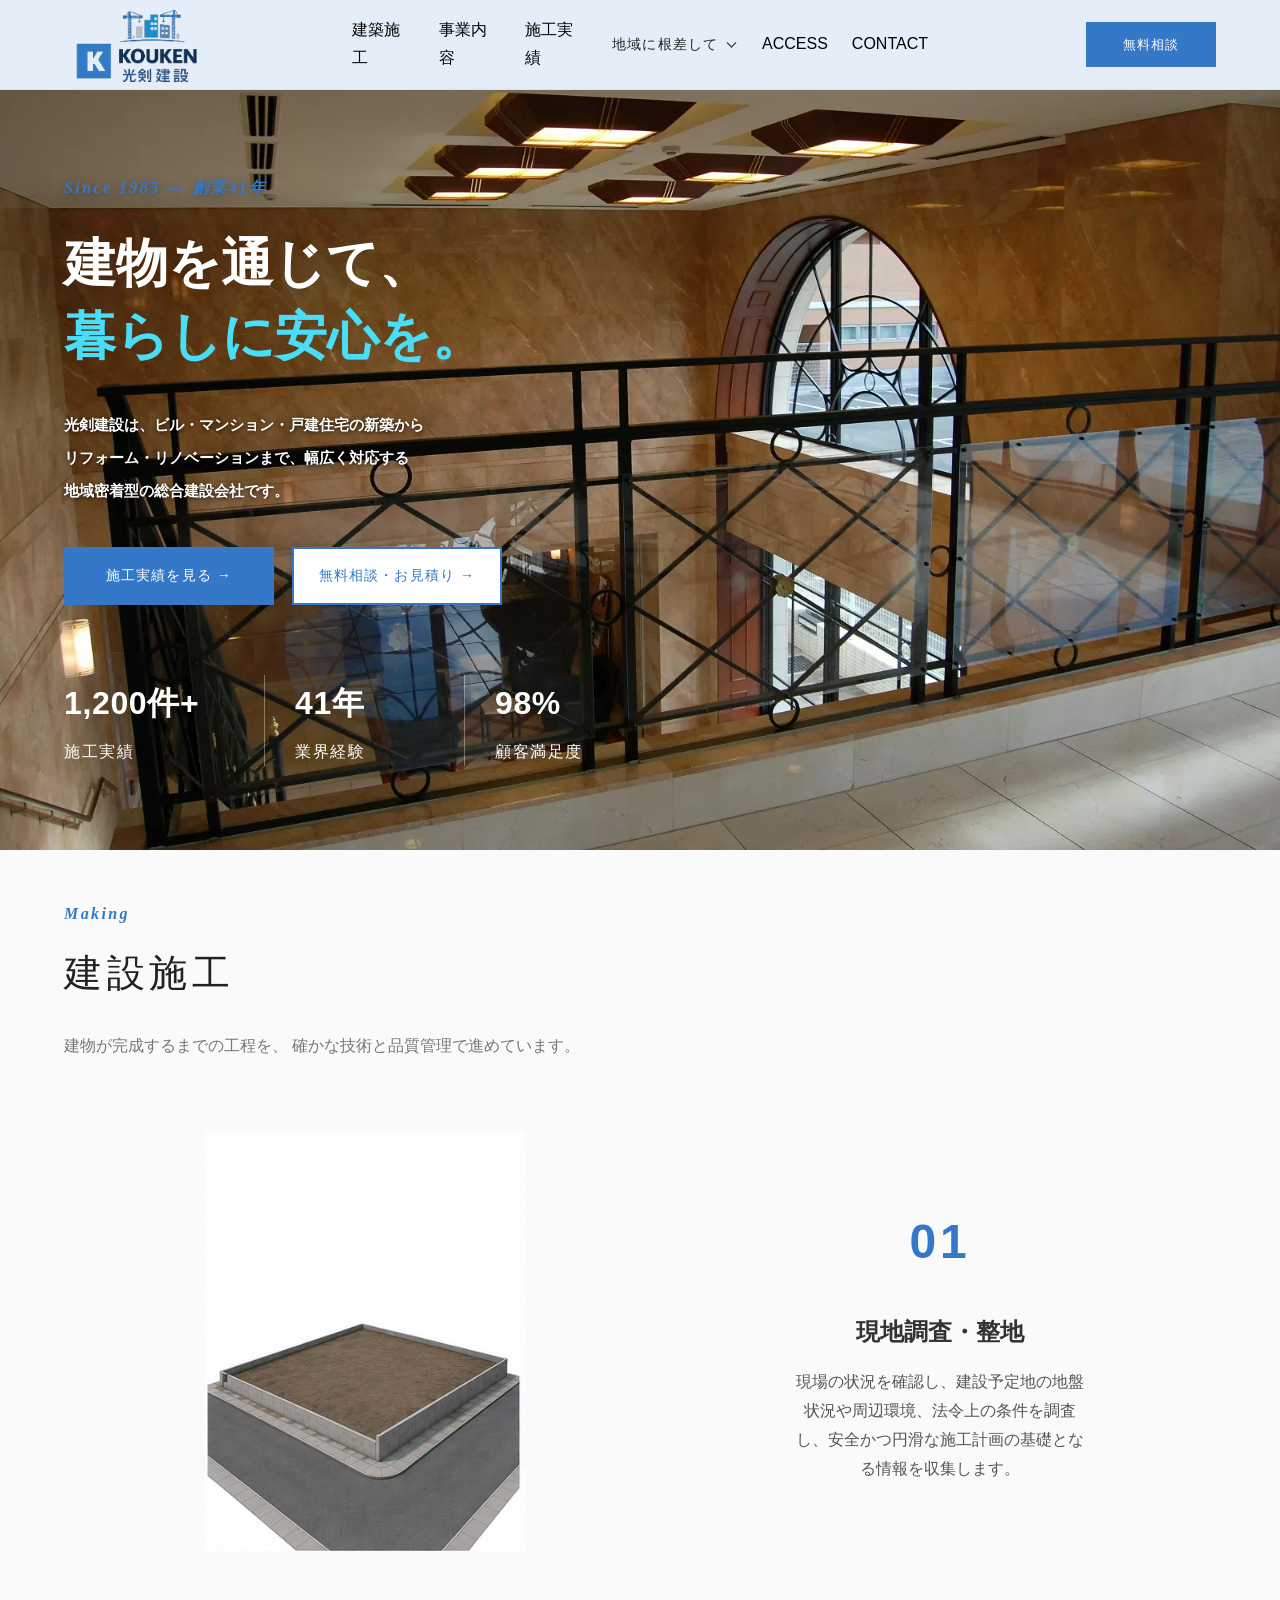
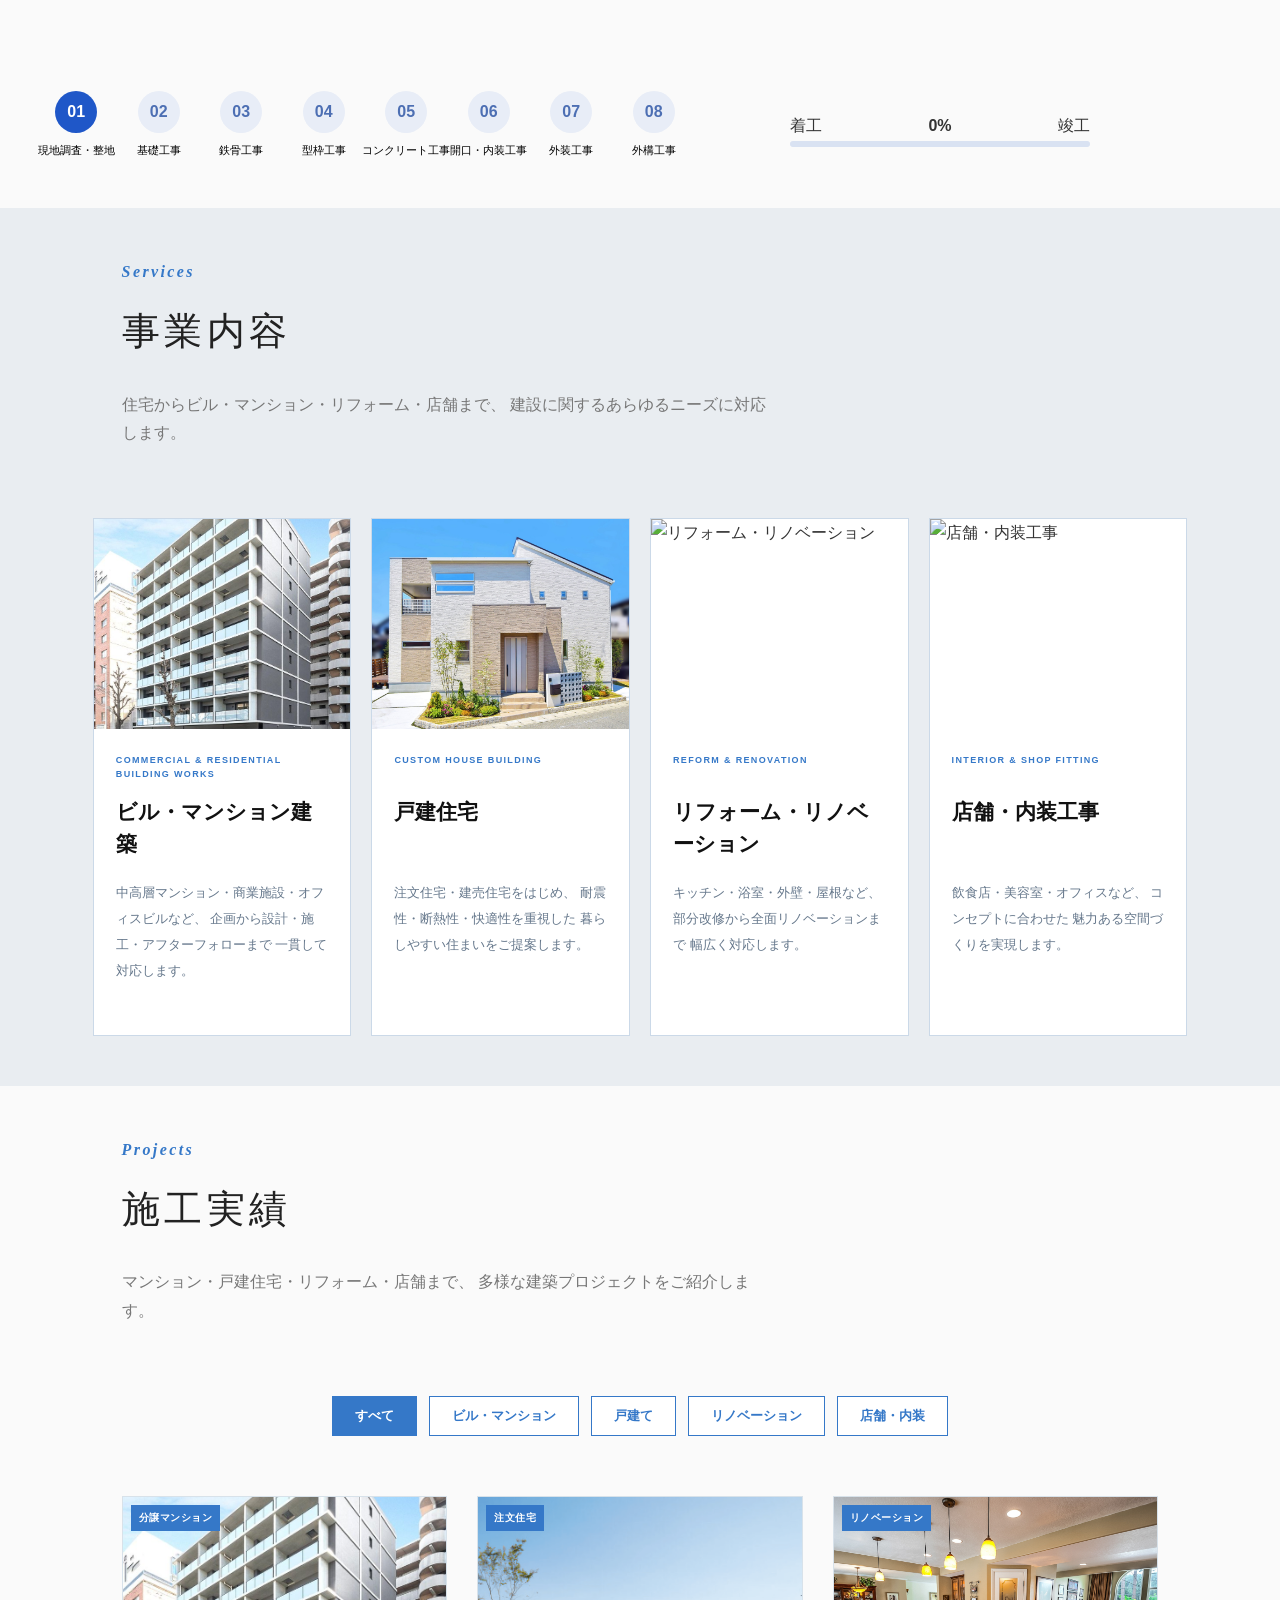
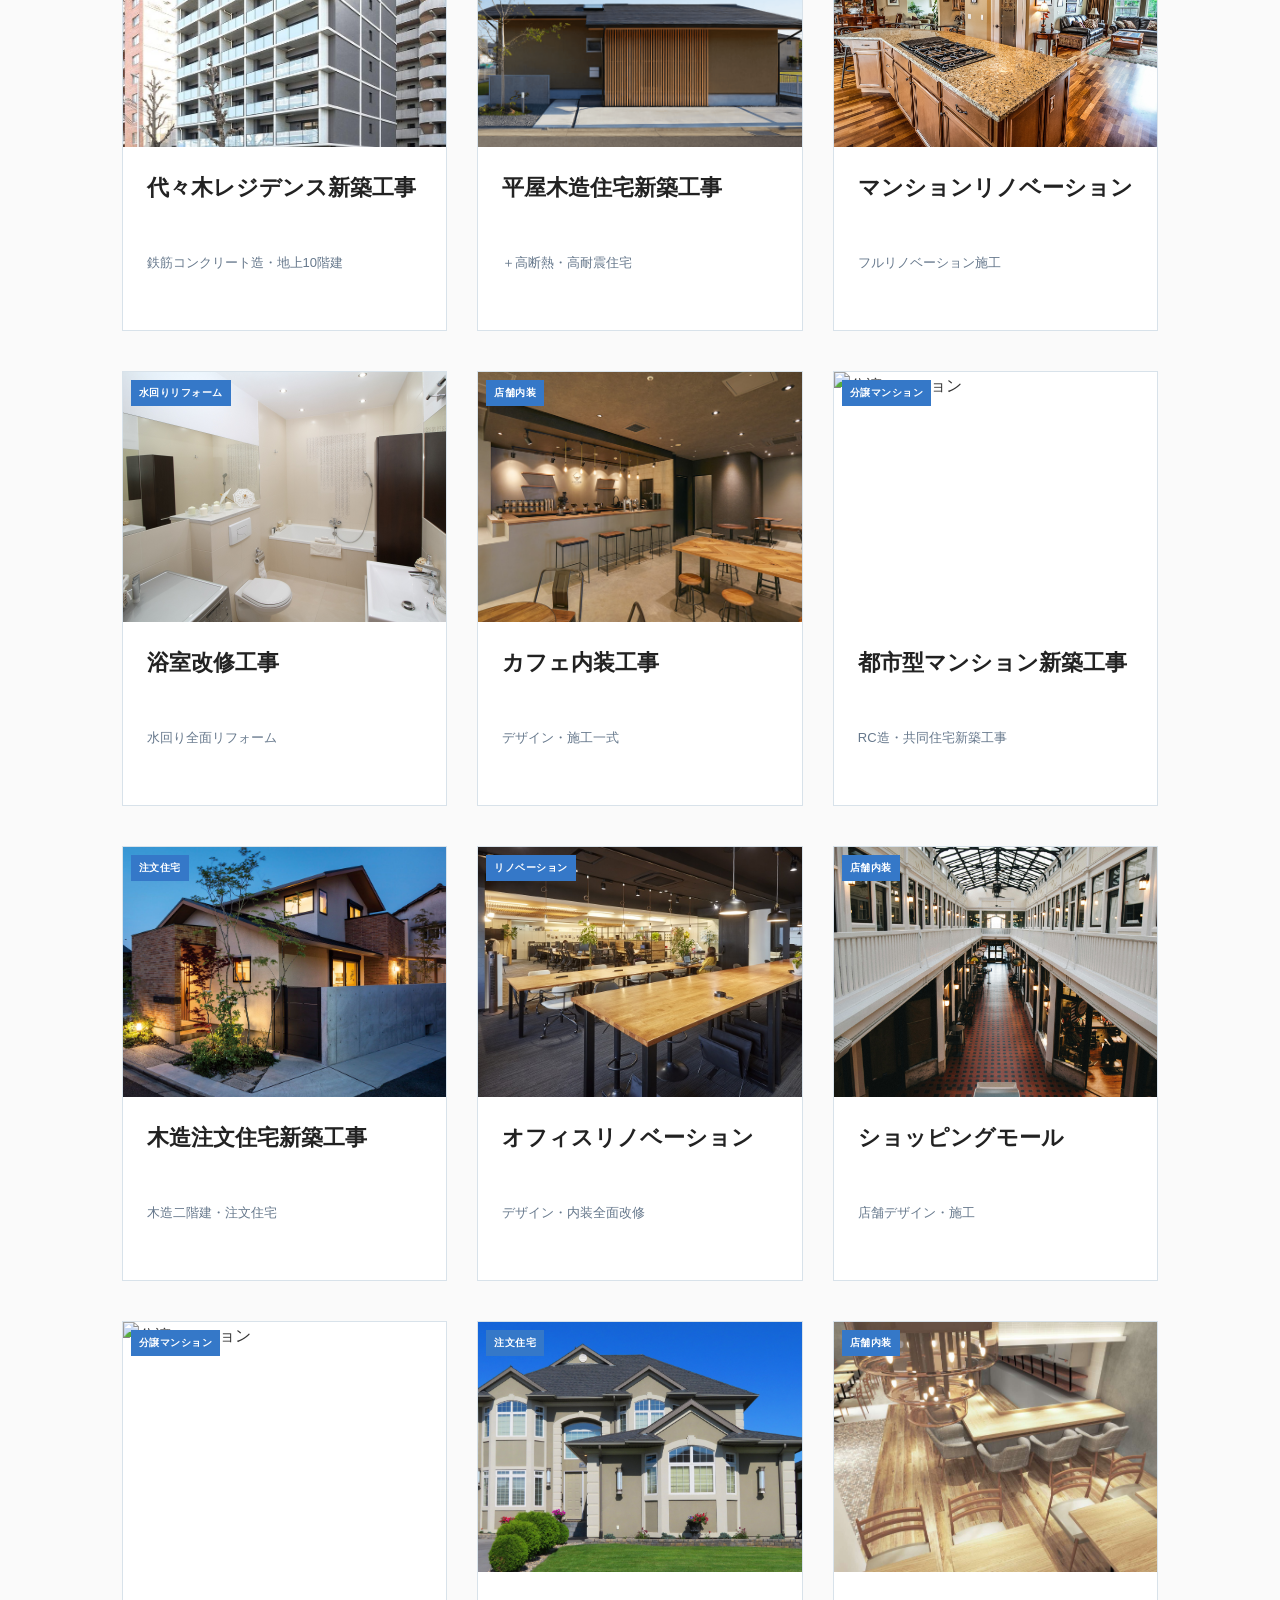
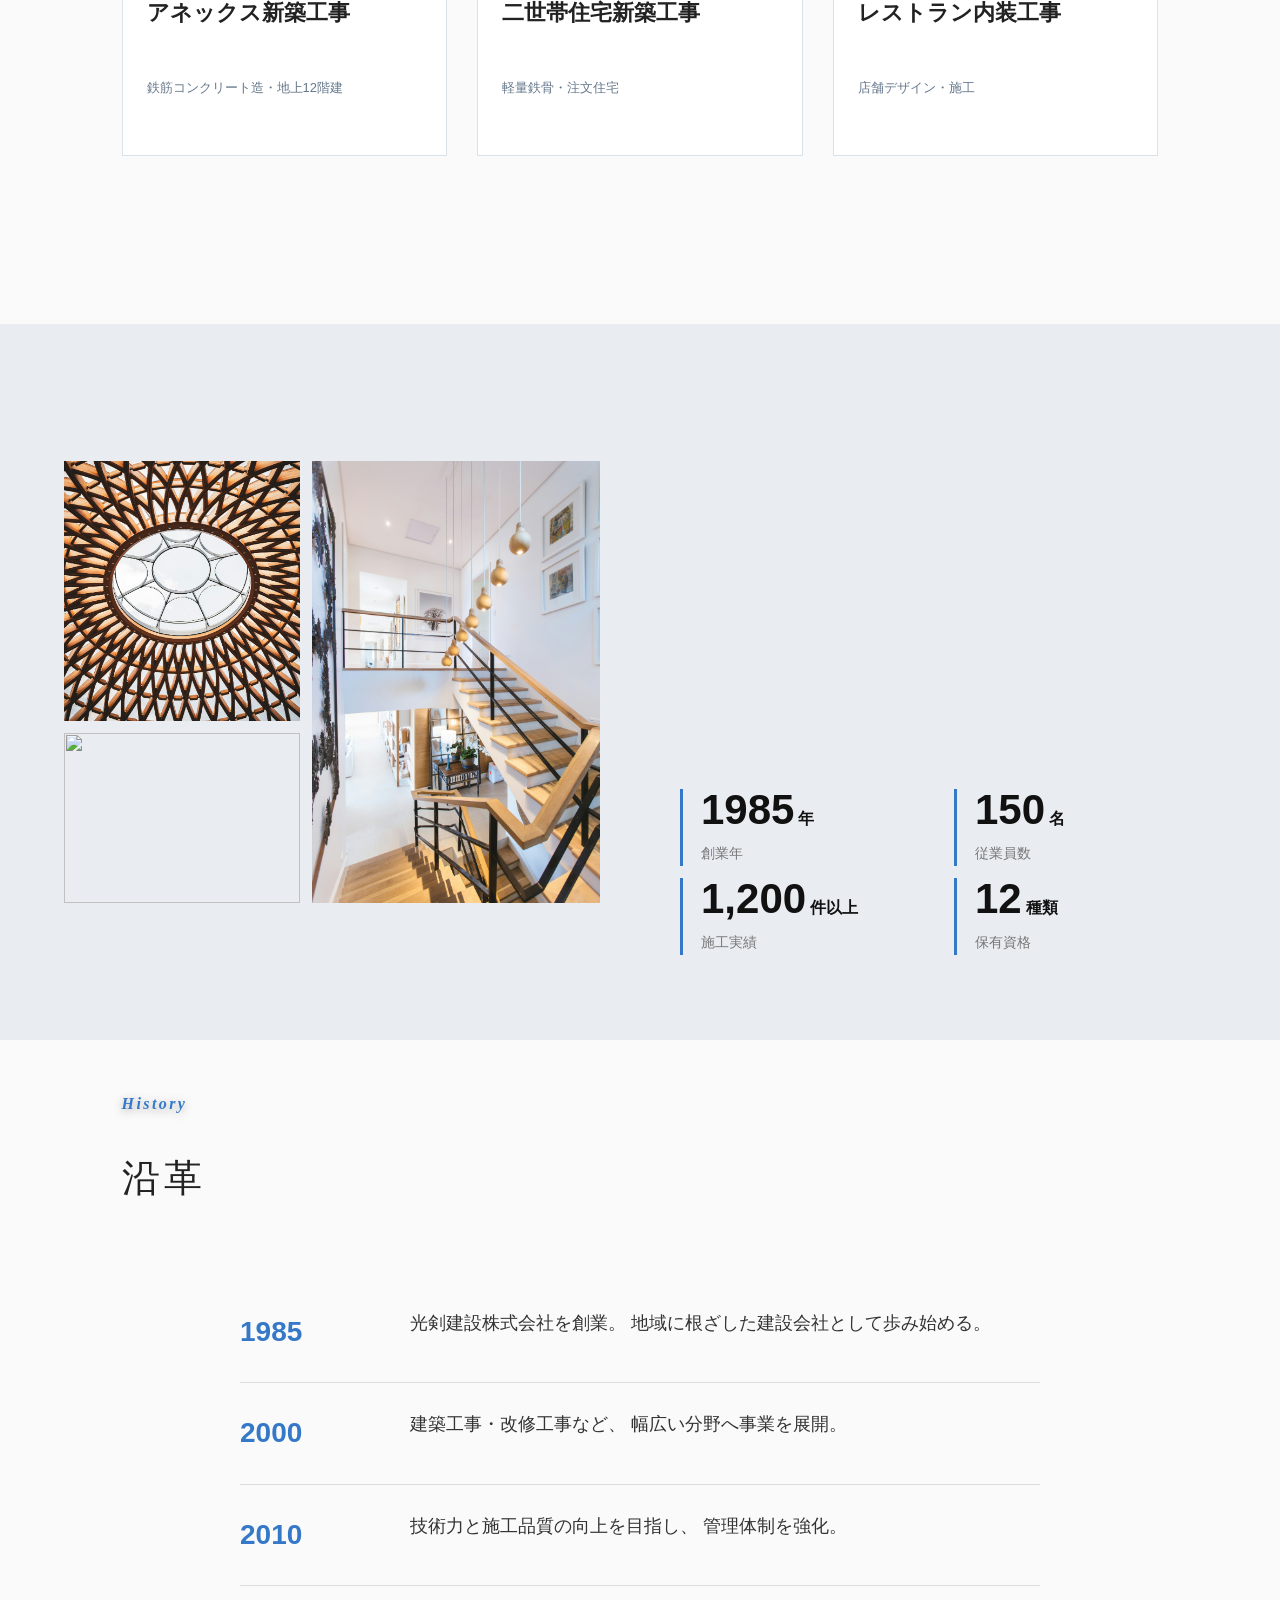
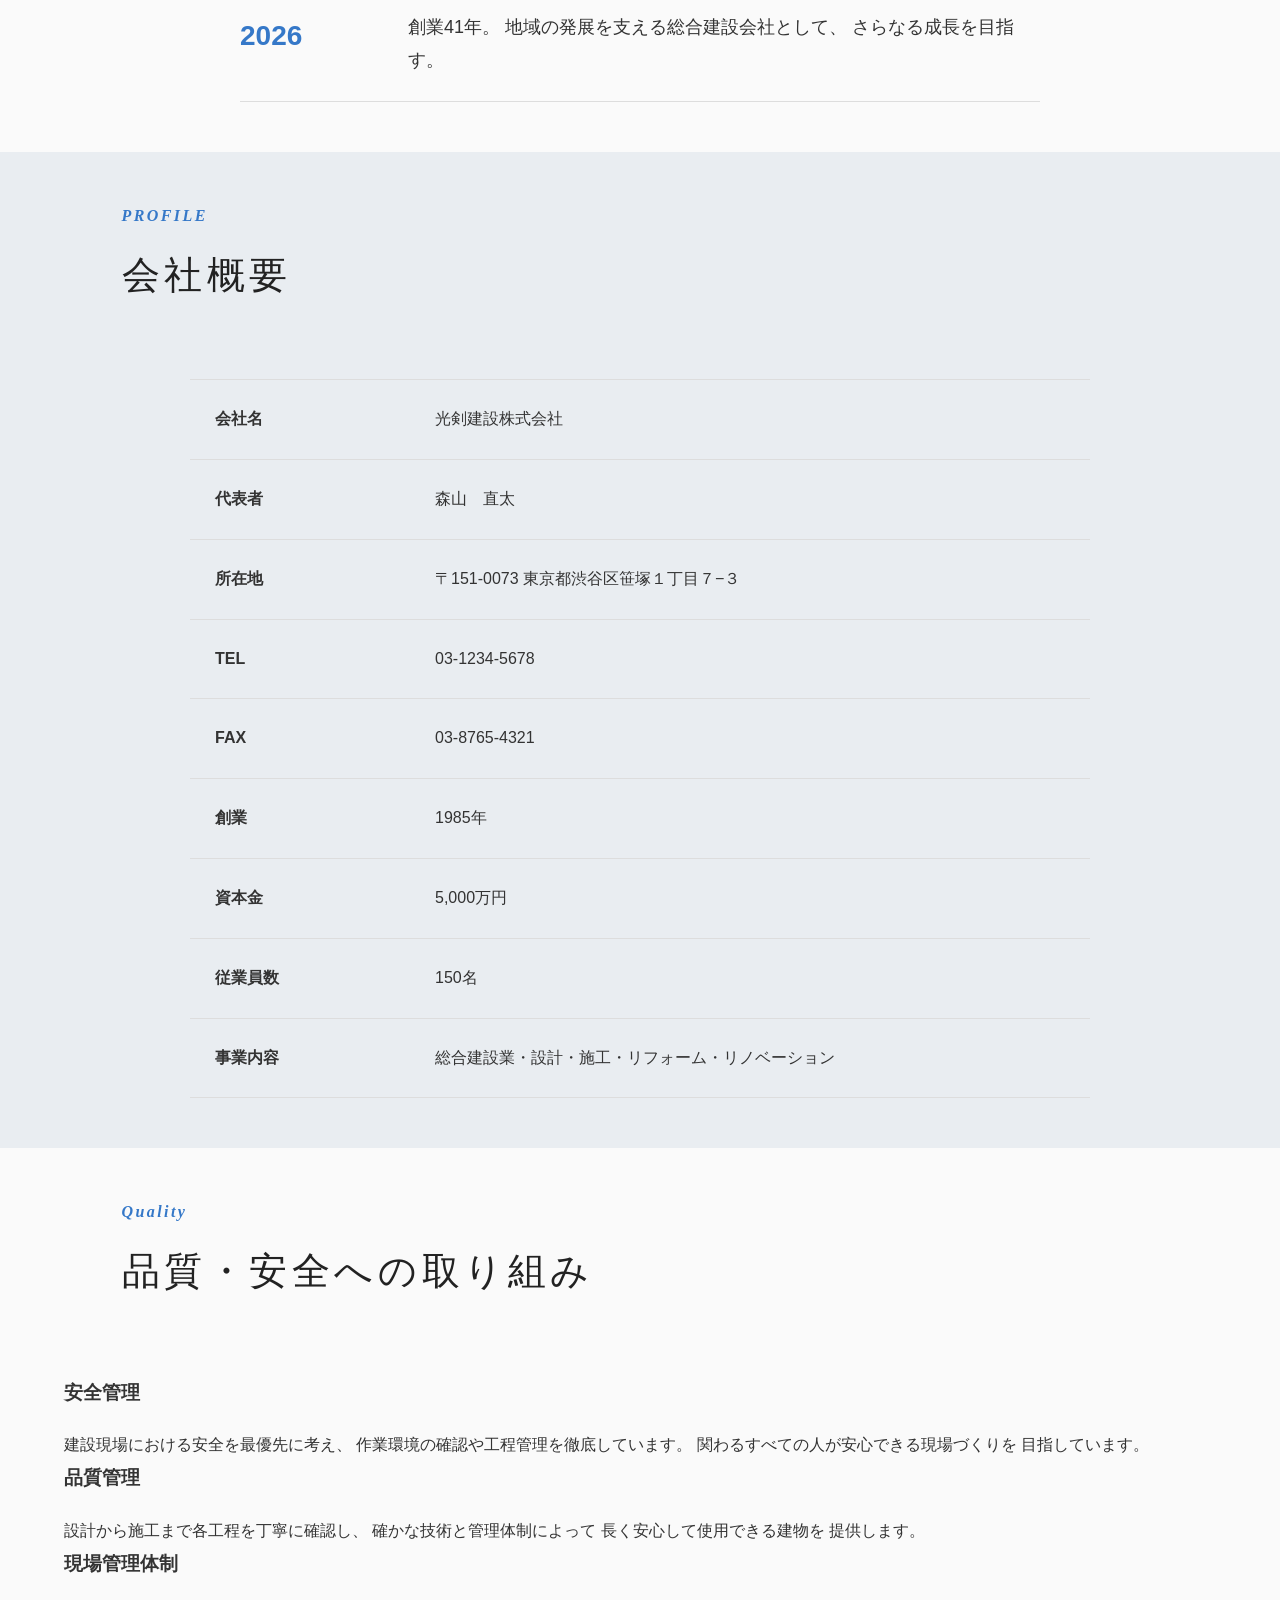
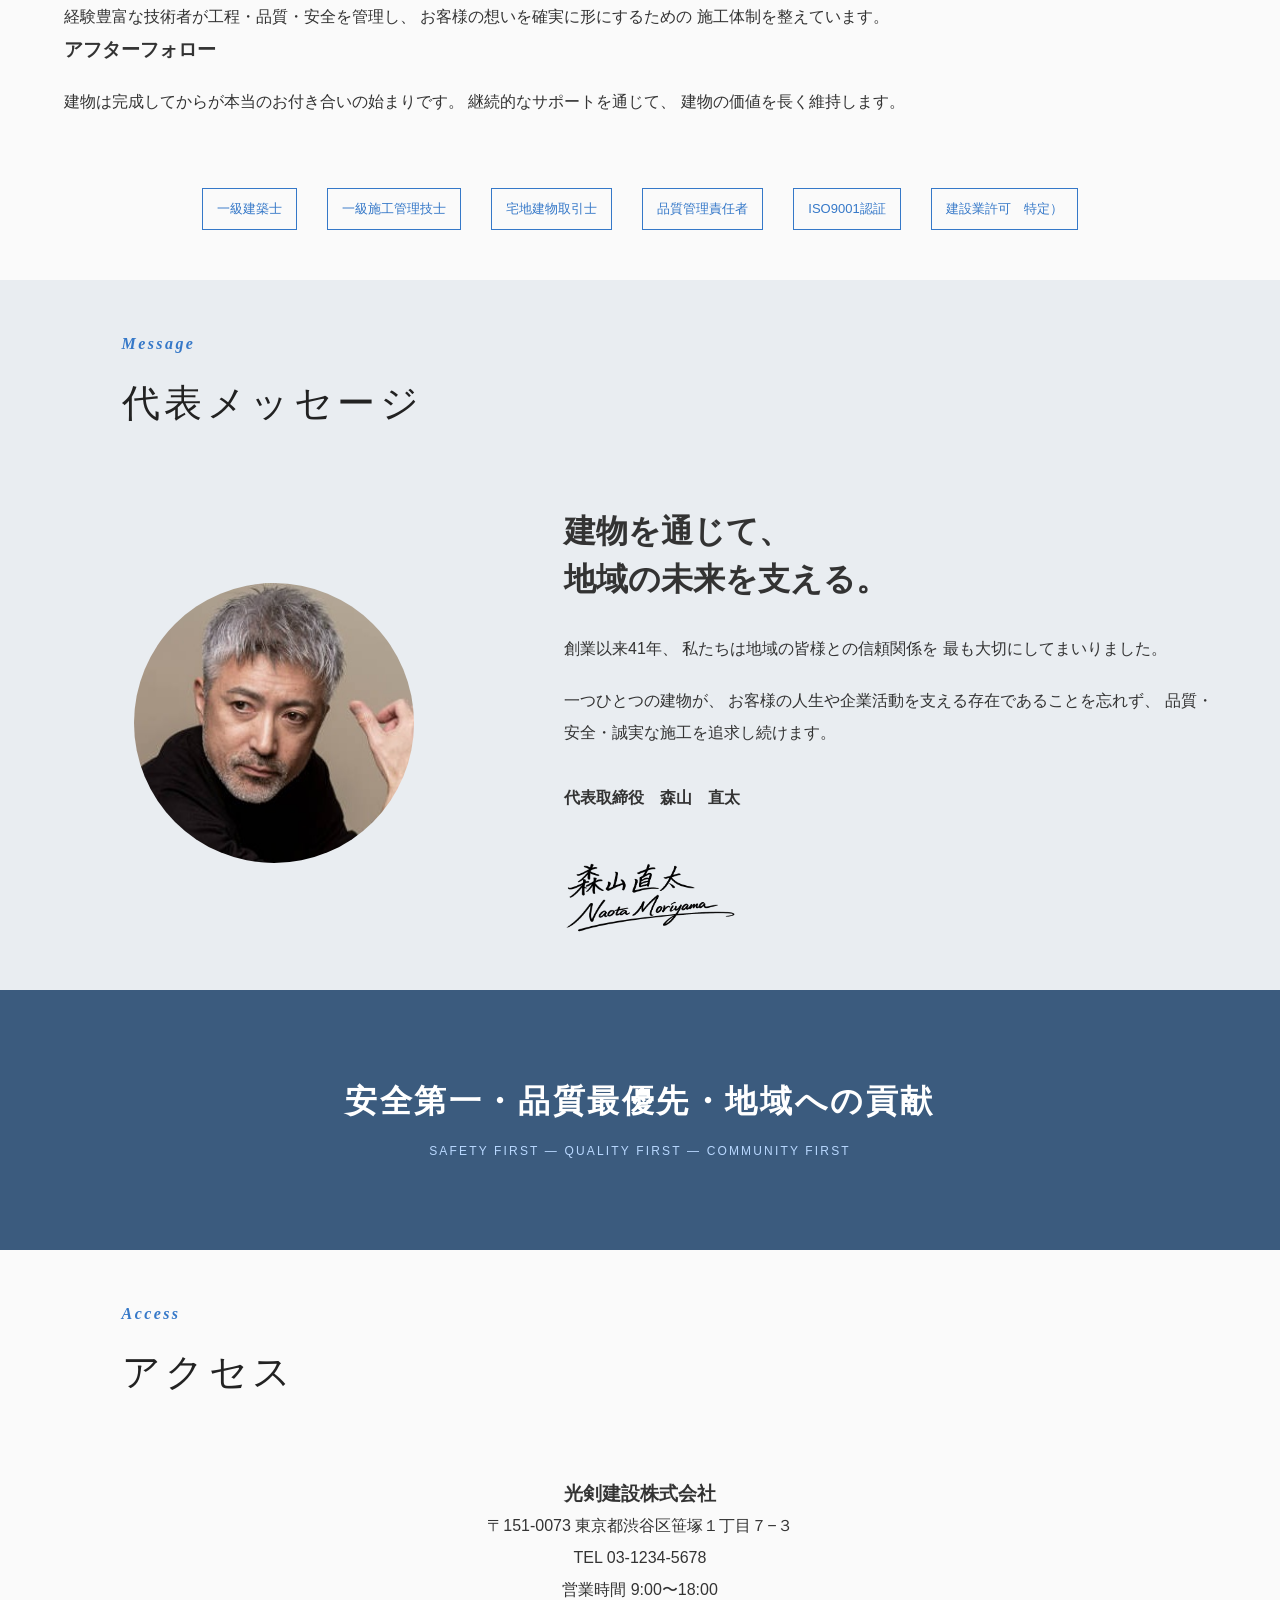
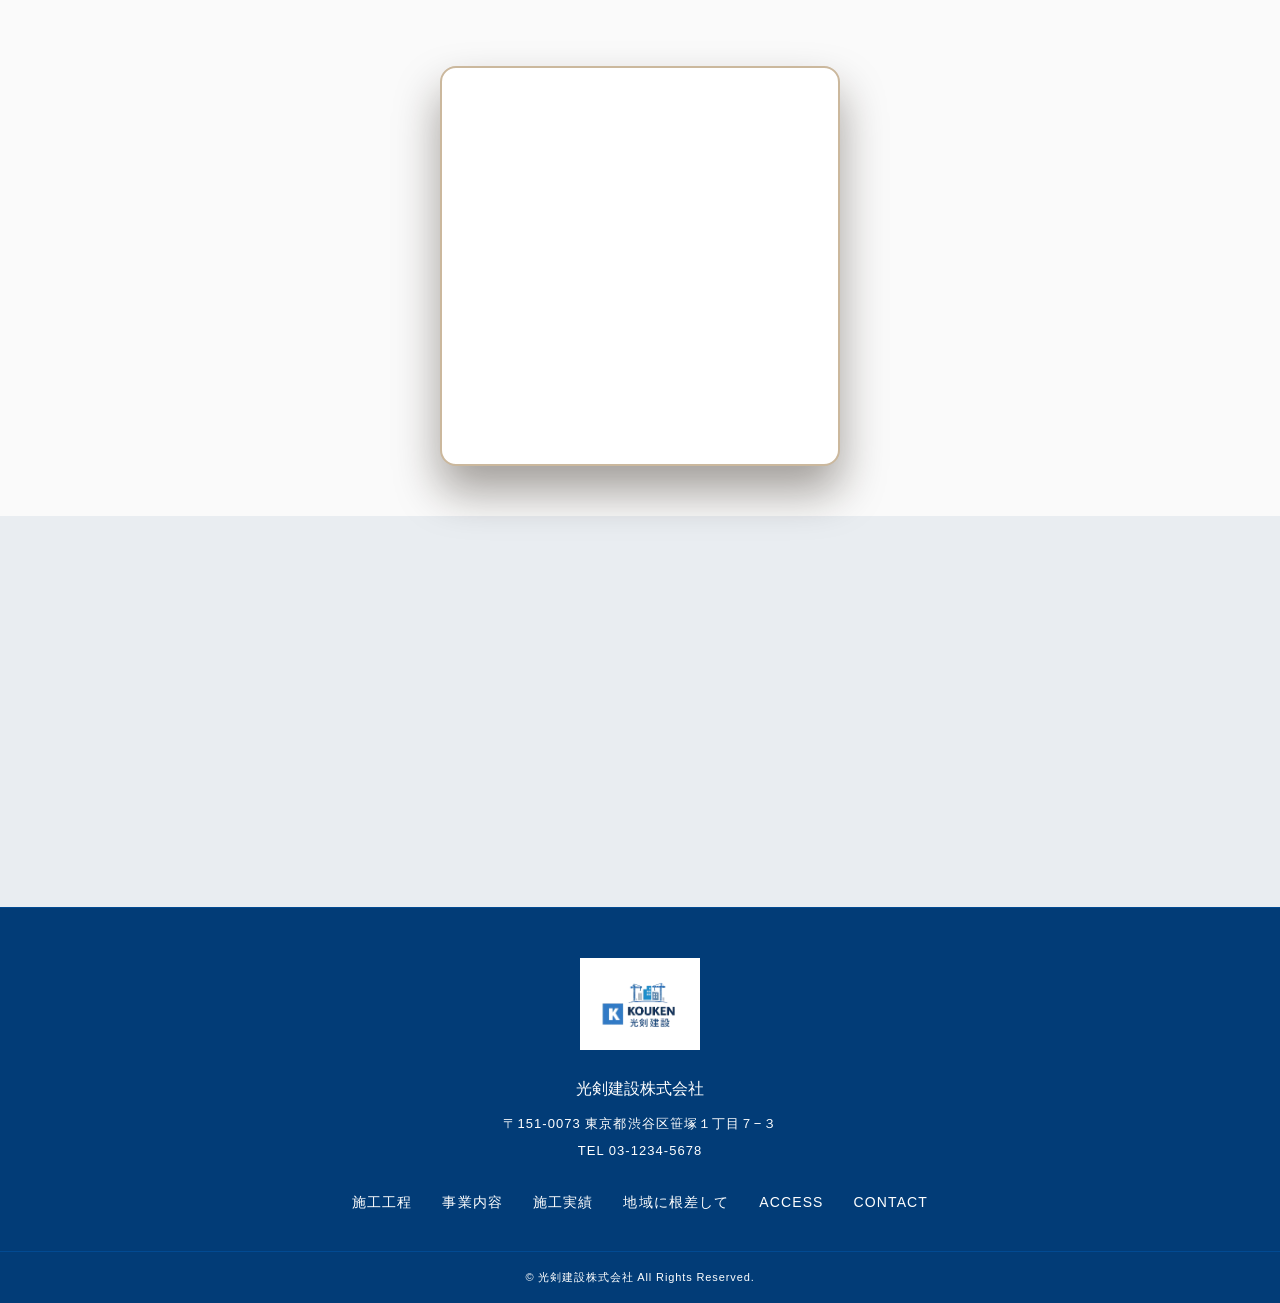
==== index.html @ 60b4f48a "Add files via upload" ====
<!DOCTYPE html>
<html lang="ja">

<head>
    <meta charset="UTF-8">
    <meta name="viewport" content="width=device-width, initial-scale=1.0">

    <title>光剣建設株式会社</title>

    <meta name="description"
        content="光剣建設株式会社は、ビル・マンション・戸建住宅の新築からリフォーム・リノベーションまで幅広く対応する総合建設会社です。">

    <link rel="stylesheet" href="css/reset.css">
    <link rel="stylesheet" href="css/style.css">



<!-- favicon -->
<link rel="icon" type="image/png" sizes="16x16"
    href="/wdex03/kokenkensetsu/img/favicon/kouken_favicon_16x16.png?v=20260818">

<link rel="icon" type="image/png" sizes="32x32"
    href="/wdex03/kokenkensetsu/img/favicon/kouken_favicon_32x32.png?v=20260818">

<link rel="shortcut icon"
    href="/wdex03/kokenkensetsu/img/favicon/kouken_favicon.ico?v=20260818">

<!-- iPhone / iPad -->
<link rel="apple-touch-icon" sizes="180x180"
    href="/wdex03/kokenkensetsu/img/favicon/kouken_apple-touch-icon.png?v=20260818">

<meta name="apple-mobile-web-app-title" content="光剣建設">

<link rel="manifest" href="/wdex03/kokenkensetsu/site.webmanifest?v=20260818">

</head>



<body>

<!-- =====================================
    HEADER
====================================== -->

<header class="header">

    <div class="header-inner">


        <!-- LOGO -->

        <h1 class="logo">
            <a href="#top">
                <img src="img/logo1.png" alt="光剣建設株式会社">
            </a>
        </h1>


        <!-- =================================
             PC / TABLET NAV
        ================================== -->

        <nav class="nav" id="global-nav">

            <ul class="nav-list">


                <!-- 建設施工 -->

                <li>
                    <a href="#making">
                        建築施工
                    </a>
                </li>


                <!-- 事業内容 -->

                <li>
                    <a href="#services">
                        事業内容
                    </a>
                </li>


                <!-- 施工実績 -->

                <li>
                    <a href="#projects">
                        施工実績
                    </a>
                </li>


                <!-- 地域に根差して -->

                <li class="nav-dropdown">

                    <a
                        href="#about"
                        class="dropdown-toggle"
                        aria-expanded="false">

                        地域に根差して

                    </a>


                    <ul class="dropdown-menu">

                        <li>
                            <a href="#Historyt">
                                沿革
                            </a>
                        </li>


                        <li>
                            <a href="#PROFILE">
                                会社概要
                            </a>
                        </li>


                        <li>
                            <a href="#Quality">
                                品質・安全
                            </a>
                        </li>


                        <li>
                            <a href="#message">
                                代表より
                            </a>
                        </li>

                    </ul>

                </li>


                <!-- ACCESS -->

                <li>
                    <a href="#access">
                        ACCESS
                    </a>
                </li>


                <!-- CONTACT -->

               <li>
    <a href="contact.html">
        CONTACT
    </a>
</li>

            </ul>

        </nav>


        <!-- =================================
             無料相談
        ================================== -->

      <a
    href="contact.html"
    class="header-btn">

    無料相談

</a>

        <!-- =================================
             HAMBURGER
        ================================== -->

        <button
            class="menu-toggle"
            type="button"
            aria-label="メニューを開く"
            aria-expanded="false"
            aria-controls="global-nav">

            <span></span>
            <span></span>
            <span></span>

        </button>


    </div>

</header>

    <!-- =====================================
        MAIN
    ====================================== -->

    <main id="top">

<section class="hero">


            <div class="hero-overlay"></div>


            <div class="hero-inner">


                <p class="hero-copy-small section-title">
                    
                 Since 1985 — 創業41年
                </p>


<h1 class="hero-title">
    建物を通じて、<br>
    <span>暮らしに安心を。</span>
</h1>

                <p class="hero-text">
                    光剣建設は、ビル・マンション・戸建住宅の新築から<br class="hero-mobile-break">
                    リフォーム・リノベーションまで、幅広く対応する<br class="hero-mobile-break">
                    地域密着型の総合建設会社です。
                </p>


                <div class="hero-buttons">


                    <a href="#projects"
                        class="btn btn-blue">

                        施工実績を見る →

                    </a>


                    <a href="#contact"
                        class="btn btn-border">

                        無料相談・お見積り →

                    </a>


                </div>


                <div class="hero-stats">


                    <div class="stat">

                        <strong>
                            1,200件+
                        </strong>

                        <span>
                            施工実績
                        </span>

                    </div>


                    <div class="stat">

                        <strong>
                            41年
                        </strong>

                        <span>
                            業界経験
                        </span>

                    </div>


                    <div class="stat">

                        <strong>
                            98%
                        </strong>

                        <span>
                            顧客満足度
                        </span>

                    </div>


                </div>


            </div>


        </section>

    <!-- =====================================
        Making
    ====================================== -->

<section class="process section"
            id="making">

    <div class="section-heading fade-up">

        <p class="section-title">
            Making
        </p>

        <h2 class="section-subtitle">
            建設施工
        </h2>

        <p class="section-description">
            建物が完成するまでの工程を、
            確かな技術と品質管理で進めています。
        </p>

    </div>


    <div class="process-slider">
           
                <div class="process-visual">


                    <div class="process-slide active">

                        <img src="img/slide/1.jpg"
                            alt="現地調査・整地">

                    </div>


                    <div class="process-slide">

                        <img src="img/slide/2.jpg"
                            alt="基礎工事">

                    </div>


                    <div class="process-slide">

                        <img src="img/slide/3.jpg"
                            alt="鉄骨工事">

                    </div>


                    <div class="process-slide">

                        <img src="img/slide/4.jpg"
                            alt="型枠工事">

                    </div>


                    <div class="process-slide">

                        <img src="img/slide/5.jpg"
                            alt="コンクリート工事">

                    </div>


                    <div class="process-slide">

                        <img src="img/slide/6.jpg"
                            alt="開口・内装工事">

                    </div>


                    <div class="process-slide">

                        <img src="img/slide/7.png"
                            alt="外装工事">

                    </div>


                    <div class="process-slide">

                        <img src="img/slide/8.png"
                            alt="外構工事">

                    </div>


                </div>


                <div class="process-info">


                    <p class="process-step">


                        <span>
                            01
                        </span>

                    </p>


                    <h3 class="process-title">
                        現地調査・整地
                    </h3>


                    <p class="process-description">

                       現場の状況を確認し、建設予定地の地盤状況や周辺環境、
                       法令上の条件を調査し、安全かつ円滑な施工計画の基礎となる
                       情報を収集します。

                    </p>


                </div>


<div class="process-navigation">


    <button class="process-nav active"
        data-slide="0">

        <span class="process-number">
            01
        </span>

        <span class="process-name">
            現地調査・整地
        </span>

    </button>



    <button class="process-nav"
        data-slide="1">

        <span class="process-number">
            02
        </span>

        <span class="process-name">
            基礎工事
        </span>

    </button>



    <button class="process-nav"
        data-slide="2">

        <span class="process-number">
            03
        </span>

        <span class="process-name">
            鉄骨工事
        </span>

    </button>



    <button class="process-nav"
        data-slide="3">

        <span class="process-number">
            04
        </span>

        <span class="process-name">
            型枠工事
        </span>

    </button>



    <button class="process-nav"
        data-slide="4">

        <span class="process-number">
            05
        </span>

        <span class="process-name">
            コンクリート工事
        </span>

    </button>



    <button class="process-nav"
        data-slide="5">

        <span class="process-number">
            06
        </span>

        <span class="process-name">
            開口・内装工事
        </span>

    </button>



    <button class="process-nav"
        data-slide="6">

        <span class="process-number">
            07
        </span>

        <span class="process-name">
            外装工事
        </span>

    </button>



    <button class="process-nav"
        data-slide="7">

        <span class="process-number">
            08
        </span>

        <span class="process-name">
            外構工事
        </span>

    </button>


</div>



<div class="process-progress">


    <div class="progress-label">

        <span>
            着工
        </span>


        <strong>
            10%
        </strong>


        <span>
            竣工
        </span>

    </div>


    <div class="progress-bar">

        <span></span>

    </div>


</div>

</div>

</section>

<!-- =====================================
        services
    ====================================== -->
<section class="services section" id="services">

<div class="section-inner">


    <div class="section-heading fade-up">


        <p class="section-title">
            Services
        </p>


        <h2 class="section-subtitle">
            事業内容
        </h2>


        <p class="section-description">

            住宅からビル・マンション・リフォーム・店舗まで、
            建設に関するあらゆるニーズに対応します。

        </p>


    </div>


    <div class="services-grid">


        <!-- 01 -->

        <article class="service-card fade-up">

            <div class="service-image">

                <img src="img/mansion/mansion_1.jpg"
                    alt="ビル・マンション建築">          
            </div>

            <div class="service-content">

                <p class="service-en">
                    COMMERCIAL & RESIDENTIAL BUILDING WORKS
                </p>

                <h3 class="service-title">
                    ビル・マンション建築
                </h3>

                <p class="service-description">
                    中高層マンション・商業施設・オフィスビルなど、
                    企画から設計・施工・アフターフォローまで
                    一貫して対応します。
                </p>

            </div>

        </article>


        <!-- 02 -->

        <article class="service-card fade-up">

            <div class="service-image">

                <img src="img/kodate/kodate_4.jpg"
                    alt="戸建住宅">
            </div>

            <div class="service-content">

                <p class="service-en">
                    CUSTOM HOUSE BUILDING
                </p>

                <h3 class="service-title">
                    戸建住宅
                </h3>

                <p class="service-description">
                    注文住宅・建売住宅をはじめ、
                    耐震性・断熱性・快適性を重視した
                    暮らしやすい住まいをご提案します。
                </p>

            </div>

        </article>


        <!-- 03 -->

        <article class="service-card fade-up">

            <div class="service-image">

                <img src="img/renovation/renovation_7.jpg"
                    alt="リフォーム・リノベーション">
            </div>

            <div class="service-content">

                <p class="service-en">
                    REFORM & RENOVATION
                </p>

                <h3 class="service-title">
                    リフォーム・リノベーション
                </h3>

                <p class="service-description">
                    キッチン・浴室・外壁・屋根など、
                    部分改修から全面リノベーションまで
                    幅広く対応します。
                </p>

            </div>

        </article>


        <!-- 04 -->

        <article class="service-card fade-up">

            <div class="service-image">

                <img src="img/store/store_3.jpg"
                    alt="店舗・内装工事">
            </div>

            <div class="service-content">

                <p class="service-en">
                    INTERIOR & SHOP FITTING
                </p>

                <h3 class="service-title">
                    店舗・内装工事
                </h3>

                <p class="service-description">
                    飲食店・美容室・オフィスなど、
                    コンセプトに合わせた
                    魅力ある空間づくりを実現します。
                </p>

            </div>

        </article>


    </div>

</div>

</section>



 <!-- =====================================
        projects
    ====================================== -->
<section class="projects section" id="projects">

    <div class="section-inner">

        <div class="section-heading fade-up">

        <p class="section-title">
            Projects
        </p>

        <h2 class="section-subtitle">
            施工実績
        </h2>

        <p class="section-description">
            マンション・戸建住宅・リフォーム・店舗まで、
            多様な建築プロジェクトをご紹介します。
        </p>

       </div>


<!-- カテゴリ -->

<div class="projects-filter fade-up">

    <button class="active" data-filter="all">
        すべて
    </button>

    <button data-filter="building">
        ビル・マンション
    </button>

    <button data-filter="house">
        戸建て
    </button>

    <button data-filter="renovation">
        リノベーション
    </button>

    <button data-filter="shop">
        店舗・内装
    </button>

</div>


    <div class="projects-grid">


     <!-- 01 -->

<article class="project-card fade-up"
         data-category="building">

    <div class="project-image">

        <span class="project-tag">
            分譲マンション
        </span>

        <img src="img/mansion/mansion_1.jpg"
             alt="分譲マンション">

    </div>


    <div class="project-content">

        <h3 class="project-title">
            代々木レジデンス新築工事
        </h3>

        <p>
            鉄筋コンクリート造・地上10階建
        </p>

    </div>

</article>


        <!-- 02 -->

      <article class="project-card fade-up"
         data-category="house">

            <div class="project-image">

                <span class="project-tag">
                    注文住宅
                </span>

                <img src="img/kodate/kodate_3.png"
                    alt="注文住宅">

            </div>

            <div class="project-content">

                <h3 class="project-title">
                    平屋木造住宅新築工事
                </h3>

                <p>
                    ＋高断熱・高耐震住宅
                </p>

            </div>

        </article>


        <!-- 03 -->

        <article class="project-card fade-up"
         data-category="renovation">
       
               

            <div class="project-image">

                <span class="project-tag">
                    リノベーション
                </span>

                <img src="img/renovation/renovation_9.jpg"
                    alt="リノベーション">

            </div>

            <div class="project-content">

                <h3 class="project-title">
                    マンションリノベーション
                </h3>

                <p>
                    フルリノベーション施工
                </p>

            </div>

        </article>


        <!-- 04 -->

       <article class="project-card fade-up"
         data-category="renovation">

            <div class="project-image">

                <span class="project-tag">
                    水回りリフォーム
                </span>

                <img src="img/renovation/renovation_1.jpg"
                    alt="水回りリフォーム">

            </div>

            <div class="project-content">

                <h3 class="project-title">
                    浴室改修工事
                </h3>

                <p>
                    水回り全面リフォーム
                </p>

            </div>

        </article>


        <!-- 05 -->

        <article class="project-card fade-up"
         data-category="shop">

            <div class="project-image">

                <span class="project-tag">
                    店舗内装
                </span>

                <img src="img/store/store_4.jpg"
                    alt="店舗内装">

            </div>

            <div class="project-content">

                <h3 class="project-title">
                    カフェ内装工事
                </h3>

                <p>
                    デザイン・施工一式
                </p>

            </div>

        </article>

                <!-- 06 -->

        <article class="project-card fade-up"
         data-category="building">

            <div class="project-image">

                <span class="project-tag">
                    分譲マンション
                </span>

                <img src="img/mansion/mansion_2.jpg"
                    alt="分譲マンション">

            </div>

            <div class="project-content">

                <h3 class="project-title">
                    都市型マンション新築工事
                </h3>

                <p>
                    RC造・共同住宅新築工事
                </p>

            </div>

        </article>


        <!-- 07 -->

        <article class="project-card fade-up"
         data-category="house">

            <div class="project-image">

                <span class="project-tag">
                    注文住宅
                </span>

                <img src="img/kodate/kodate_5.jpg"
                    alt="注文住宅">

            </div>

            <div class="project-content">

                <h3 class="project-title">
                    木造注文住宅新築工事
                </h3>

                <p>
                    木造二階建・注文住宅
                </p>

            </div>

        </article>


        <!-- 08 -->

      <article class="project-card fade-up"
         data-category="renovation">

            <div class="project-image">

                <span class="project-tag">
                    リノベーション
                </span>

                <img src="img/store/store_10.jpg"
                    alt="リノベーション">

            </div>

            <div class="project-content">

                <h3 class="project-title">
                    オフィスリノベーション
                </h3>

                <p>
                    デザイン・内装全面改修
                </p>

            </div>

        </article>


        <!-- 09 -->

        <article class="project-card fade-up"
         data-category="shop">

            <div class="project-image">

                <span class="project-tag">
                    店舗内装
                </span>

                <img src="img/store/store_5.jpg"
                    alt="店舗内装">

            </div>

            <div class="project-content">

                <h3 class="project-title">
                    ショッピングモール
                </h3>

                <p>
                    店舗デザイン・施工
                </p>

            </div>

        </article>

             <!-- 10 -->

<article class="project-card fade-up"
         data-category="building">

    <div class="project-image">

        <span class="project-tag">
            分譲マンション
        </span>

        <img src="img/mansion/mansion_3.jpg"
             alt="分譲マンション">

    </div>


    <div class="project-content">

        <h3 class="project-title">
            アネックス新築工事
        </h3>

        <p>
            鉄筋コンクリート造・地上12階建
        </p>

    </div>

</article>



       <!-- 11 -->

        <article class="project-card fade-up"
         data-category="house">

            <div class="project-image">

                <span class="project-tag">
                    注文住宅
                </span>

                <img src="img/kodate/kodate_2.jpg"
                    alt="注文住宅">

            </div>

            <div class="project-content">

                <h3 class="project-title">
                    二世帯住宅新築工事
                </h3>

                <p>
                    軽量鉄骨・注文住宅
                </p>

            </div>

        </article>

               <!-- 12 -->

        <article class="project-card fade-up"
         data-category="shop">

            <div class="project-image">

                <span class="project-tag">
                    店舗内装
                </span>

                <img src="img/store/store_1.jpeg"
                    alt="店舗内装">

            </div>

            <div class="project-content">

                <h3 class="project-title">
                    レストラン内装工事
                </h3>

                <p>
                    店舗デザイン・施工
                </p>

            </div>

        </article>


    </div>


    <!-- MORE BUTTON -->

    <div class="projects-more fade-up">

        <a href="#contact"
            class="projects-more-btn">

            お問い合わせ

        </a>

    </div>
 </div>

</section>

    <!-- =====================================
        about
    ====================================== -->

<section class="about section" id="about">

    <div class="section-inner">


        <div class="about-wrapper">


            <!-- 左：画像 -->

            <div class="about-gallery">


                <div class="about-gallery-left">

                    <img src="img/renovation/renovation_6.jpg" alt="">
                    <img src="img/Top/img_9.jpg" alt="">


                </div>


                <div class="about-gallery-right">

                    <img src="img/renovation/renovation_11.jpg" alt="">


                </div>


            </div>




            <!-- 右：内容 -->

            <div class="about-info">


                <div class="section-heading fade-up">


                    <p class="section-title">
                        About Us
                    </p>


                    <h2 class="section-subtitle">
                        地域に根ざした<br>
                        総合建設会社
                    </h2>


                    <p class="section-description">

                        光剣建設は1985年の創業以来、「安全・品質・信頼」を
                        経営理念に掲げ、ビル・マンション・戸建住宅からリフォームまで
                        幅広い建設工事を手掛けています。

                        お客様が長く安心して暮らせる建物を提供するため、
                        最新技術と熟練職人の技術を融合。地域社会の発展とともに歩み続けます。

                    </p>


                </div>



                <div class="about-stats">


                    <div class="about-stat">

                        <h3>
                            1985<span>年</span>
                        </h3>

                        <p>
                            創業年
                        </p>

                    </div>



                    <div class="about-stat">

                        <h3>
                            150<span>名</span>
                        </h3>

                        <p>
                            従業員数
                        </p>

                    </div>



                    <div class="about-stat">

                        <h3>
                            1,200<span>件以上</span>
                        </h3>

                        <p>
                            施工実績
                        </p>

                    </div>



                    <div class="about-stat">

                        <h3>
                            12<span>種類</span>
                        </h3>

                        <p>
                            保有資格
                        </p>

                    </div>


                </div>


            </div>


        </div>

</section>



 <!-- =====================================
    history
===================================== -->


<section class="section history" id="Historyt">

    <div class="section-inner">


        <div class="section-heading">

            <p class="hero-copy-small section-title">
                History
            </p>

            <h2 class="section-subtitle">
                沿革
            </h2>

        </div>



        <div class="history-list">


            <div class="history-item">

                <span>
                    1985
                </span>

                <p>
                    光剣建設株式会社を創業。
                    地域に根ざした建設会社として歩み始める。
                </p>

            </div>



            <div class="history-item">

                <span>
                    2000
                </span>

                <p>
                    建築工事・改修工事など、
                    幅広い分野へ事業を展開。
                </p>

            </div>



            <div class="history-item">

                <span>
                    2010
                </span>

                <p>
                    技術力と施工品質の向上を目指し、
                    管理体制を強化。
                </p>

            </div>



            <div class="history-item">

                <span>
                    2026
                </span>

                <p>
                    創業41年。
                    地域の発展を支える総合建設会社として、
                    さらなる成長を目指す。
                </p>

            </div>


        </div>


    </div>

</section>



    

<!-- =====================================
       profile
 ====================================== -->

<section class="section company-profile" id="PROFILE">

        <div class="section-inner">

            <div class="section-heading">

                <p class="section-title">
                    PROFILE
                </p>

                <h2 class="section-subtitle">
                    会社概要
                </h2>

            </div>

            <div class="profile-table">

                <div class="profile-row">
                    <span>会社名</span>
                    <p>光剣建設株式会社</p>
                </div>

                <div class="profile-row">
                    <span>代表者</span>
                    <p>森山　直太</p>
                </div>

                <div class="profile-row">
                    <span>所在地</span>
                    <p>
                        〒151-0073 東京都渋谷区笹塚１丁目７−３</p>
                </div>

                <div class="profile-row">
                    <span>TEL</span>
                    <p>03-1234-5678</p>
                </div>

                <div class="profile-row">
                    <span>FAX</span>
                    <p>03-8765-4321</p>
                </div>

                <div class="profile-row">
                    <span>創業</span>
                    <p>1985年</p>
                </div>

                <div class="profile-row">
                    <span>資本金</span>
                    <p>5,000万円</p>
                </div>

                <div class="profile-row">
                    <span>従業員数</span>
                    <p>150名</p>
                </div>

                <div class="profile-row">
                    <span>事業内容</span>
                    <p>
                        総合建設業・設計・施工・リフォーム・リノベーション
                    </p>
                </div>

            </div>

        </div>

    </section>

<!-- =====================================
      quality
 ====================================== -->

<section class="section quality" id="Quality">

    <div class="section-inner">

        <div class="section-heading">

            <p class="section-title">
                Quality
            </p>

            <h2 class="section-subtitle">
                品質・安全への取り組み
            </h2>

        </div>


        <div class="quality-grid">

            <div class="quality-item">
                <h3>安全管理</h3>
                <p>
                    建設現場における安全を最優先に考え、
                    作業環境の確認や工程管理を徹底しています。
                    関わるすべての人が安心できる現場づくりを
                    目指しています。
                </p>
            </div>


            <div class="quality-item">
                <h3>品質管理</h3>
                <p>
                    設計から施工まで各工程を丁寧に確認し、
                    確かな技術と管理体制によって
                    長く安心して使用できる建物を
                    提供します。
                </p>
            </div>


            <div class="quality-item">
                <h3>現場管理体制</h3>
                <p>
                    経験豊富な技術者が工程・品質・安全を管理し、
                    お客様の想いを確実に形にするための
                    施工体制を整えています。
                </p>
            </div>


            <div class="quality-item">
                <h3>アフターフォロー</h3>
                <p>
                    建物は完成してからが本当のお付き合いの始まりです。
                    継続的なサポートを通じて、
                    建物の価値を長く維持します。
                </p>
            </div>

        </div>


        <!-- 資格・認証 -->

        <div class="about-license">

            <span>一級建築士</span>
            <span>一級施工管理技士</span>
            <span>宅地建物取引士</span>
            <span>品質管理責任者</span>
            <span>ISO9001認証</span>
            <span>建設業許可　特定）</span>

        </div>

    </div>

</section>

  
<!-- =====================================
       message
====================================== -->

<section class="section company-message" id="message">

    <div class="section-inner">

        <div class="section-heading">

            <p class="section-title">
                Message
            </p>

            <h2 class="section-subtitle">
                代表メッセージ
            </h2>

        </div>

        <div class="message-wrapper">

            <div class="message-image">

                <img
                    src="img/company/company1.jpg"
                    alt="代表取締役">

            </div>

            <div class="message-content">

                <h3>
                    建物を通じて、<br>
                    地域の未来を支える。
                </h3>

                <p>
                    創業以来41年、
                    私たちは地域の皆様との信頼関係を
                    最も大切にしてまいりました。
                </p>

                <p>
                    一つひとつの建物が、
                    お客様の人生や企業活動を支える存在であることを忘れず、
                    品質・安全・誠実な施工を追求し続けます。
                </p>

                <div class="message-sign">

                    <strong>
                        代表取締役　森山　直太
                    </strong>

                    <img
                        src="img/company/sain2.png"
                        alt="代表者直筆サイン">

                </div>

            </div>

        </div>

    </div>

</section>

<!-- =====================================
        QUALITY MESSAGE
 ====================================== -->

<section class="quality-message">

    <div class="quality-message-overlay">

        <h2>
            安全第一・品質最優先・地域への貢献
        </h2>

        <p>
            SAFETY FIRST — QUALITY FIRST — COMMUNITY FIRST
        </p>

    </div>

</section>

<!-- =====================================
       access
 ====================================== -->

<section class="section company-access" id="access">

        <div class="section-inner">

            <div class="section-heading">

                <p class="section-title">
                    Access
                </p>

                <h2 class="section-subtitle">
                    アクセス
                </h2>

            </div>

            <div class="access-wrapper">

                <div class="access-info">

                    <h3>
                        光剣建設株式会社
                    </h3>

                    <p>
                        〒151-0073 東京都渋谷区笹塚１丁目７−３
                    </p>

                    <p>
                        TEL 03-1234-5678
                    </p>

                    <p>
                        営業時間 9:00〜18:00
                    </p>

   <div class="map">

   <iframe src="https://www.google.com/maps/embed?pb=!1m18!1m12!1m3!1d3241.152564133048!2d139.67027913099693!3d35.67324523728114!2m3!1f0!2f0!3f0!3m2!1i1024!2i768!4f13.1!3m3!1m2!1s0x6018f33d78512b81%3A0xe67906b4bd1c855c!2z44CSMTUxLTAwNzMg5p2x5Lqs6YO95riL6LC35Yy656y55aGa77yR5LiB55uu77yX4oiS77yT!5e0!3m2!1sja!2sjp!4v1787015208812!5m2!1sja!2sjp" width="600" height="450" style="border:0;" allowfullscreen="" loading="lazy" referrerpolicy="strict-origin-when-cross-origin"></iframe>
</div>
                </div>

            </div>

        </div>

    </section>


    

<!-- =====================================
       contact
 ====================================== -->

<section class="contact section"
            id="contact">


            <div class="contact-inner fade-up">


                <div class="section-heading">


                    <p class="section-title">
                        Contact
                    </p>


                    <h2 class="section-subtitle">
                        お問い合わせ
                    </h2>


                    <p class="section-description">

                        建築・リフォームに関するご相談、
                        お見積りなどお気軽にお問い合わせください。

                    </p>


                </div>


                <div class="contact-buttons">


                    <a href="tel:03-1234-5678"
                        class="contact-btn">

                        お電話でのお問い合わせ

                    </a>


                   <a href="contact.html"
    class="contact-btn">

    お問い合わせフォーム

</a>


                </div>


            </div>


        </section>

</main>

<!-- =================================
     FOOTER
================================= -->

<footer class="footer">

    <div class="footer-inner">

        <!-- 会社情報 -->
        <div class="footer-company">

            <div class="footer-logo">
                <img src="img/logo1.png" alt="光剣建設株式会社">
            </div>

            <p class="footer-company-name">
                光剣建設株式会社
            </p>

            <p class="footer-address">
                〒151-0073 東京都渋谷区笹塚１丁目７−３

            </p>

            <p class="footer-tel">
                TEL 03-1234-5678
            </p>

        </div>


        <!-- ナビゲーション -->
        <nav class="footer-nav">
            <ul class="footer-nav-list">

                <li>
    <a href="#making">施工工程</a>
</li>

<li>
    <a href="#services">事業内容</a>
</li>

<li>
    <a href="#projects">施工実績</a>
</li>

<li>
    <a href="#about">地域に根差して</a>
</li>

<li>
    <a href="#access">ACCESS</a>
</li>

<li>
    <a href="contact.html">
        CONTACT
    </a>
</li>

            </ul>
        </nav>

    </div>


    <!-- コピーライト -->
    <div class="footer-bottom">
        <p>
            © 光剣建設株式会社 All Rights Reserved.
        </p>
    </div>

</footer>



    <script src="js/script.js"></script>


</body>

</html>
---- css/style.css ----
@charset "utf-8";


/* =================================================
   RESET / BASE
================================================= */


* {
    box-sizing: border-box;
}


html {
    scroll-behavior: smooth;
}


body {
    margin:0;

    color:#333;
    background:#fff;

    font-family:
        "Noto Sans JP",
        "Yu Gothic",
        "Hiragino Kaku Gothic ProN",
        sans-serif;

    font-weight:500;

    line-height:1.8;
}


/* =================================================
   COMMON SECTION
   全セクション共通
================================================= */
.section {
    width: 100%;
    padding: 50px 0;
}

/* =================================================
   SECTION INNER
   各セクション内部の共通幅
================================================= */

.section-inner {
    width: 90%;
    max-width: 1200px;
    margin: 0 auto;
}

/* =================================================
   SECTION BACKGROUND
================================================= */

#making {
    background: #fafafa;
}

#services {
    background: #e9edf1;
}

#projects {
    background: #fafafa;
}

#about {
    background: #e9edf1;
}

#Historyt {
    background: #fafafa;
}

#PROFILE {
    background: #e9edf1;
}

#Quality {
    background: #fafafa;
}

#message {
    background: #e9edf1;
}

#access {
    background: #fafafa;
}

#contact {
    background: #e9edf1;
}

/* =================================================
   SECTION HEADING
   タイトル共通
================================================= */
.section-heading{

    width:90%;

    max-width:1200px;

    margin:0 auto 70px;

    text-align:left;

}

/* =====================================
   CSS VARIABLES
   共通カラー設定
===================================== */

:root{

    /* 光剣ブルー */
    --blue:#3578C8;


    /* 明るいブルー */
    --light-blue:#EAF3FF;


    /* ライトグレーブルー */
    --light-gray-blue:#6D8EA3;


    /* ホバー用 */
    --dark-gray-blue:#55788D;


    /* 文字 */
    --text:#333;


    /* 補助文字 */
    --gray:#777;

    --navy:#0B1F3A;
}



/* 英字タイトル */

.section-title {
    margin: 0 0 10px;

    color: var(--blue);

    font-family: Georgia, serif;
    font-size: 16px;
    font-style: italic;
    font-weight: 700;

    letter-spacing: 0.15em;
}

/* 日本語タイトル */

.section-subtitle {
    margin: 0;

    color: #222;

    font-size: 38px;
    font-weight: 500;

    letter-spacing: 0.12em;
}


/* セクション説明文 */
.section-description {

    max-width:650px;

    margin:25px 0 0;

    color:#777;

}


/* =================================================
   SCROLL ANIMATION
================================================= */


.fade-up {
    opacity: 0;

    transform: translateY(40px);

    transition:
        opacity 0.8s ease,
        transform 0.8s ease;
}


.fade-up.show {
    opacity: 1;

    transform: translateY(0);
}

/* =================================================
   HEADER
================================================= */

.header {
    position: fixed;
    top: 0;
    left: 0;

    z-index: 1000;

    width: 100%;
    height: 90px;

    background: #e5eef8;

    border-bottom: 1px solid #d9e2ec;
}


.header-inner {
    position: relative;

    display: flex;
    align-items: center;
    justify-content: space-between;

    width: 90%;
    max-width: 1400px;
    height: 100%;

    margin: 0 auto;
}


/* =================================================
   LOGO
================================================= */

.header .logo {
    width: 200px;

    margin: 0;
    padding: 0;

    flex-shrink: 0;
}


.header .logo a {
    display: block;

    margin: 0;
    padding: 0;
}


.header .logo img {
    display: block;

    width: 75%;
    height: auto;

    margin: 0;
}


/* =================================================
   NAV
================================================= */

    .header .nav {
    position: absolute;

    top: 50%;
    left: 50%;

    margin: 0;
    padding: 0;

    transform: translate(-50%, -50%);
}


.header .nav-list {
    display: flex;
    align-items: center;

    gap: 24px;

    margin: 0;
    padding: 0;

    list-style: none;
}


.header .nav-item {
    position: relative;

    margin: 0;
    padding: 0;

    list-style: none;
}


.header .nav-item > a {
    display: block;

    margin: 0;
    padding: 14px 0;

    color: #222;

    font-size: 10px;
    line-height: 1.5;

    letter-spacing: 0.08em;

    white-space: nowrap;

    text-decoration: none;

    transition: color 0.3s ease;
}

.header .nav-item > a:hover {
    color: var(--blue);
}


/* =================================================
   地域に根差して
================================================= */

.header .nav-dropdown {
    position: relative;
}


.header .dropdown-toggle {
    position: relative;

    display: block;

    margin: 0;
    padding: 10px 20px 10px 0;

    color: #222;

    background: transparent;

    border: 0;

    font-family: inherit;
    font-size: 14px;
    line-height: 1.5;

    letter-spacing: 0.08em;

    white-space: nowrap;

    cursor: pointer;

    transition: color 0.3s ease;
}


.header .dropdown-toggle:hover {
    color: var(--blue);
}


.header .dropdown-toggle::after {
    content: "";

    position: absolute;

    top: 50%;
    right: 3px;

    width: 6px;
    height: 6px;

    border-right: 1px solid currentColor;
    border-bottom: 1px solid currentColor;

    transform: translateY(-70%) rotate(45deg);

    transition: transform 0.3s ease;
}


.header .dropdown-toggle.open::after {
    transform: translateY(-20%) rotate(225deg);
}


/* =====================================
   NAV ACTIVE COLOR
===================================== */

.header .nav-list > li > a.active {
    color: var(--blue);
}

.header .nav-list > li.nav-dropdown > a.active,
.header .nav-list > li.nav-dropdown > a.open {
    color: var(--blue);
}

/* 4項目は通常時は黒 */
.header .dropdown-menu a {
    color: #222;
}

/* クリックした4項目だけ青 */
.header .dropdown-menu a.active {
    color: var(--blue);
}



/* =================================================
   DROPDOWN
================================================= */

.header .dropdown-menu {
    position: absolute;

    top: calc(100% + 10px);
    left: 50%;

    display: none;

    width: 160px;

    margin: 0;
    padding: 8px 0;

    transform: translateX(-50%);

    background: #fff;

    border: 1px solid #eeeeee;

    box-shadow: 0 8px 20px rgba(0, 0, 0, 0.08);

    list-style: none;

    z-index: 1100;
}


.header .dropdown-menu.open {
    display: block;
}

/* About Us は親リンクから移動でき、詳細リンクは hover / keyboard focus で表示 */
.header .nav-dropdown:hover > .dropdown-menu,
.header .nav-dropdown:focus-within > .dropdown-menu {
    display: block;
}


.header .dropdown-menu li {
    display: block;

    width: 100%;

    margin: 0;
    padding: 0;

    list-style: none;
}


.header .dropdown-menu li a {
    display: block;

    width: 100%;

    box-sizing: border-box;

    margin: 0;
    padding: 10px 18px;

    color: #222;

    font-size: 13px;
    line-height: 1.5;

    white-space: nowrap;

    text-decoration: none;

    transition:
        color 0.3s ease,
        background 0.3s ease;
}


.header .dropdown-menu li a:hover {
    color: var(--blue);

    background: #f7f9fc;
}


/* =================================================
   無料相談
================================================= */

.header .header-btn {
    display: flex;
    align-items: center;
    justify-content: center;

    width: 130px;
    height: 45px;

    margin: 0;
    padding: 0;

    box-sizing: border-box;

    flex-shrink: 0;

    color: #fff;

    background: var(--blue);

    font-size: 13px;
    line-height: 1;

    letter-spacing: 0.08em;

    white-space: nowrap;

    text-decoration: none;

    transition:
        background 0.3s ease,
        transform 0.3s ease;
}


.header .header-btn:hover {
    color: #fff;

    background: #285fa8;

    transform: translateY(-2px);
}


/* =================================================
   HAMBURGER
================================================= */

    .header .menu-toggle {
    display: none;

    position: relative;

    width: 45px;
    height: 45px;

    margin: 0;
    padding: 0;

    border: 0;

    background: transparent;

    cursor: pointer;

    z-index: 1200;
}


.header .menu-toggle span {
    position: absolute;

    left: 50%;

    display: block;

    width: 25px;
    height: 1px;

    margin: 0;

    background: #222;

    transform: translateX(-50%);

    transition:
        top 0.3s ease,
        transform 0.3s ease,
        opacity 0.3s ease;
}


.header .menu-toggle span:nth-child(1) {
    top: 13px;
}


.header .menu-toggle.active span:nth-child(1) {
    opacity: 0;
}

.header .menu-toggle.active span:nth-child(2) {
    top: 22px;
    width: 16px;
    opacity: 1;
    transform: translateX(-50%);
}

.header .menu-toggle.active span:nth-child(3) {
    opacity: 0;
}

/* =================================================
   ANCHOR POSITION
================================================= */

#making,
#services,
#projects,
#Historyt,
#PROFILE,
#Quality,
#message,
#access,
#contact {
    scroll-margin-top: 90px;
}


/* =================================================
   HERO
================================================= */


.hero {
    position: relative;

    min-height: 850px;

    padding-top: 90px;

    color: #fff;

    background:
        url("../img/Top/img_28.webp")
        center center / cover
        no-repeat;
}


.hero-overlay {
    position: absolute;
    inset: 0;

    background:
        linear-gradient(
        90deg,
        rgba(0,0,0,0),
        rgba(0,0,0,0)
        );
}


.hero-inner {
    position: relative;

    z-index: 1;

    display: flex;

    flex-direction: column;
    justify-content: center;

    width: 90%;
    max-width: 1200px;

    min-height: 760px;

    margin: 0 auto;
}


.hero-copy-small {
    margin: 0 0 25px;
    text-shadow: 0 2px 10px rgba(0,0,0,.35);
}


.hero-title {
    color:#fff;
    line-height:1.4;
    font-weight:700;
    font-size:52px;
}


/* 暮らしに安心を。 */
.hero-title span {
    color:#48def8;
}


.hero-text {
    max-width:600px;
    margin:35px 0 0;
    color:#dddbdb;
    font-size:15px;
    line-height:2.2;
}

.hero .hero-text {
    color: #fff;
    font-weight: 700;
    text-shadow: 0 1px 4px rgba(0, 0, 0, 0.8);
}

.hero-mobile-break {
    display: inline;
}


.hero-buttons {
    display: flex;

    gap: 18px;

    margin-top: 40px;
}


.btn {
    display: flex;

    align-items: center;
    justify-content: center;

    width: 210px;
    height: 58px;

    font-size: 14px;

    letter-spacing: 0.08em;

    transition:
        background 0.3s ease,
        color 0.3s ease,
        transform 0.3s ease;
}


/* 共通ボタン hover */
.btn:hover {
    transform: translateY(-3px);
}


.hero-buttons:hover .btn:not(:hover){
    color:#fff;
    background:transparent;
    border-color:#fff;
    opacity:0.75;
}


.hero-buttons .btn{
    transition:
        transform .3s ease,
        opacity .3s ease,
        background .3s ease,
        color .3s ease,
        border-color .3s ease;
}


/* =========================
   光剣ブルー ボタン
========================= */

.btn-blue{
    color:#fff;
    background:var(--blue);
    border:2px solid var(--blue);
}

.btn-blue:hover{
    color:var(--blue);
    background:#fff;
    border-color:var(--blue);
}


/* =========================
   白抜きボタン
========================= */

.btn-border{
    color:var(--blue);
    background:#fff;
    border:2px solid var(--blue);
}

.btn-border:hover{
    color:#fff;
    background:var(--blue);
    border-color:var(--blue);
}

/* 操作中のボタンは通常表示 */

.hero-buttons .btn:hover{
    opacity:1;
}



.hero-stats {
    display: flex;

    width: 600px;

    margin-top: 70px;
}



.stat {
    display: flex;

    flex-direction: column;

    width: 33.333%;

    padding: 0 30px;

    border-left:1px solid rgba(255,255,255,.35);
    color:#fff;
}


.stat:first-child {
    padding-left: 0;

    border-left: none;
}


.hero-stats .stat strong{
    font-size:32px;
    font-weight:800;
    letter-spacing:.02em;
}


.stat span {
    margin-top: 5px;

    color: #fff;

    font-size: 16px;

    letter-spacing: 0.1em;
}

/* =====================================
   Construction Process Slider
===================================== */

.process {
    overflow:hidden;
}




/* =================================================
   PROCESS SLIDER
================================================= */


.process-slider{

    width:100%;
    max-width:1200px;

    display:grid;

    grid-template-columns:
    minmax(500px,650px)
    300px;

    gap:100px;

    align-items:center;

    margin:60px auto 0;

}

/* ===========================
   PROCESS NAVIGATION
=========================== */


.process-navigation{

    display:grid;

    grid-template-columns:repeat(8,1fr);

    gap:10px;

    width:100%;

    margin-top:40px;

}



.process-nav{

    position:relative;

    display:flex;

    flex-direction:column;

    align-items:center;

    justify-content:flex-start;

    text-align:center;

    min-width:0;

    background:none;

    border:none;

    cursor:pointer;

}



.process-number{

    display:flex;

    align-items:center;

    justify-content:center;

    position:relative;

    width:42px;

    height:42px;

    margin:0 auto 10px;

    border-radius:50%;

    background:#e8edf7;

    color:#4d6fb3;

    font-size:16px;

    font-weight:700;

    border:2px solid transparent;

    transition:.3s;

}



.process-name{

    font-size:11px;

    line-height:1.4;

    white-space:nowrap;

}



/* 現在の工程 */

.process-nav.active .process-number{

    background:#1f57c8;

    color:#fff;

}



/* 完了工程 */

.process-nav.completed .process-number{

    background:#fff;

    border:2px solid #1f57c8;

    color:transparent;

}



/* ✓ */

.process-nav.completed .process-number::after{

    content:"✓";

    position:absolute;

    top:50%;

    left:50%;

    transform:translate(-50%,-55%);

    color:#1f57c8;

    font-size:20px;

    font-weight:700;

    line-height:1;

}




/* -------------------------
   IMAGE AREA
------------------------- */

.process-visual{

    width:100%;

    height:420px;

    overflow:hidden;

}


.process-slide{

    display:none;

    width:100%;

    height:420px;

}


.process-slide.active{

    display:block;

}


.process-slide img{

    width:100%;

    height:100%;

    object-fit:contain;

    display:block;

}


/* -------------------------
   INFO AREA
------------------------- */


.process-info{

    width:100%;

    text-align:center;

}



.process-step{

    margin-bottom:25px;

}



.process-step span{

    display:block;

    font-size:48px;

    font-weight:700;

    letter-spacing:.08em;

    color:var(--blue);

}



.process-title{

    margin-top:15px;

    font-size:24px;

}



.process-description{

    margin-top:15px;

    line-height:1.8;

    color:#555;

    text-align:center;

}



/* =================================================
   PROCESS PROGRESS
================================================= */


.process-progress{

    width:100%;

    margin-top:35px;

}



.progress-bar{

    width:100%;

    height:6px;

    background:#d9e2f2;

    border-radius:10px;

    overflow:hidden;

}



.progress-bar span{

    display:block;

    width:0%;

    height:100%;

    background:#1f57c8;

    transition:.4s ease;

}



.progress-label{

    display:flex;

    justify-content:space-between;

    align-items:center;

    width:100%;

    white-space:nowrap;

    margin-top:15px;

}

/* =================================================
   SERVICES
================================================= */


.services {
    background: #fff;
}

.services-grid {
    display: grid;

    grid-template-columns: repeat(4, 1fr);

    gap: 20px;

    width: 95%;
    max-width: 1250px;

    margin: 0 auto;
}


.service-card {
    overflow: hidden;

    background: #fff;

    border: 1px solid #cbd9e8;

    transition:
        transform 0.3s ease,
        box-shadow 0.3s ease;
}


.service-card:hover {
    transform: translateY(-7px);

    box-shadow:
        0 15px 30px rgba(40, 90, 150, 0.12);
}


.service-image {
    position: relative;

    width: 100%;
    height: 210px;

    overflow: hidden;
}


.service-image img {
    width: 100%;
    height: 100%;

    object-fit: cover;

    transition: transform 0.5s ease;
}


.service-card:hover
.service-image img {
    transform: scale(1.05);
}


.service-number {
    position: absolute;

    top: 0;
    left: 0;

    display: flex;

    align-items: center;
    justify-content: center;

    width: 52px;
    height: 43px;

    color: #fff;

    background:var(--blue);

    font-size: 14px;

    font-weight: bold;
}


.service-content {
    padding: 25px 22px 30px;
}


.service-en {
    min-height: 30px;

    margin: 0 0 12px;

     color:var(--blue);

    font-size: 9px;

    font-weight: bold;

    line-height: 1.5;

    letter-spacing: 0.15em;
}


.service-content h3 {
    min-height: 66px;

    margin: 0 0 18px;

    color: #111;

    font-size: 21px;

    font-weight: 700;

    line-height: 1.5;
}


.service-description {
    min-height: 125px;

    margin: 0;

    color: #66788c;

    font-size: 13px;

    line-height: 2;
}

/* ==========================================
   PROJECTS
========================================== */

.projects{
    background:#f7f8f8;
}

.projects-filter{

    display:flex;
    justify-content:center;
    flex-wrap:wrap;
    gap:12px;

    width:90%;
    max-width:1200px;

    margin:0 auto 60px;

}

.projects-filter button{

    padding:10px 22px;

    border:1px solid var(--blue);;
    background:#fff;
    color:var(--blue);

    font-size:13px;
    font-weight:700;

    cursor:pointer;

    transition:.3s;

}

.projects-filter button:hover,
.projects-filter button.active{

    background:var(--blue);
    color:#fff;
}

.projects-grid{

    display:grid;

    grid-template-columns:repeat(3,1fr);

    gap:40px 30px;

    width:90%;
    max-width:1200px;

    margin:0 auto;

}


.project-card{

    display:flex;

    flex-direction:column;

    height:100%;

    overflow:hidden;

    background:#fff;

    border:1px solid #d8e2ea;

    transition:
        transform .35s,
        box-shadow .35s;

}


.project-card:hover{

    transform:translateY(-8px);

    box-shadow:0 18px 35px rgba(0,0,0,.10);

}

.project-image{

    position:relative;

    height:250px;

    overflow:hidden;

}

.project-image img{

    width:100%;
    height:100%;

    object-fit:cover;

    transition:.5s;

}

.project-card:hover img{

    transform:scale(1.05);

}

.project-tag{

    position:absolute;

    top: 8px;
    left: 8px;

    z-index:2;

    padding: 4px 8px;

    background:var(--blue);

    color:#fff;

    font-size:10px;
    font-weight:700;

    letter-spacing:.05em;

}

.project-content{

    display:flex;

    flex-direction:column;

    flex:1;

    padding:24px;

}

.project-title{

    min-height:64px;

    margin:0 0 15px;

    color:#222;

    font-size:22px;

    font-weight:700;

    line-height:1.5;

}

.project-content p{

    min-height:56px;

    margin:0;

    color:#66788c;

    font-size:13px;

    line-height:2;

}

.projects-more{

    margin-top:60px;

    text-align:center;

}

.projects-more-btn{

    display:inline-flex;

    justify-content:center;
    align-items:center;

    width:240px;
    height:58px;

    border:1px solid var(--blue);

    color:var(--blue);


    font-size:14px;
    font-weight:700;

    transition:.3s;

}

.projects-more-btn:hover{

    background:var(--blue);

    color:#fff;

}

/* =====================================
   ABOUT US
===================================== */

.about-wrapper{

    margin-top:0px;

    display:grid;

    grid-template-columns:1fr 1fr;

    gap:80px;

    align-items:center;

}
.about .section-subtitle,
.about .section-title,
.about .section-text{

    width:90%;

    max-width:1200px;

    margin-left:auto;

    margin-right:auto;

}

#about {
    scroll-margin-top: 90px;
}


/*==========================
画像
==========================*/

.about-gallery{

    width:100%;

    display:flex;

    gap:12px;

}

.about-gallery-left{
    width:45%;
    display:flex;
    flex-direction:column;
    gap:12px;
}

.about-gallery-right{
    width:55%;
}

.about-gallery img{
    width:100%;
    display:block;
    object-fit:cover;
}

.about-gallery-left img:first-child{
    height:260px;
}

.about-gallery-left img:last-child{
    height:170px;
}

.about-gallery-right img{
    height:442px;
}

/*==========================
右側
==========================*/

.about-info{

    width:100%;

}

/*==========================
数字
==========================*/

.about-stats{
    display:grid;
    grid-template-columns:repeat(2,1fr);
    gap:12px;
    margin-bottom:35px;
}


.about-stat {
    border-left: 3px solid var(--blue);
    padding-left: 18px;
}

.about-stat h3{
    font-size:42px;
    font-weight:700;
    color:#111;
    line-height:1;
}

.about-stat span{
    font-size:16px;
    margin-left:4px;
}

.about-stat p{
    margin-top:10px;
    font-size:14px;
    color:#777;
}

/*==========================
資格
==========================*/

.about-license {
    display: flex;
    justify-content: center;
    flex-wrap: wrap;
    gap: 20px 30px;
    margin-top: 70px;
}

.about-license span {
    border: 1px solid var(--blue);
    padding: 8px 14px;
    font-size: 13px;
    color: var(--blue);
}

/* =================================================
   HISTORY
================================================= */


.history-list{

    max-width:800px;

    margin:0 auto;

}


.history-item{

    display:flex;

    gap:50px;

    padding:25px 0;

    border-bottom:1px solid #ddd;

}


.history-item span{

    width:120px;

    font-size:28px;

    font-weight:bold;

    color:var(--blue);

}


.history-item p{

    margin:0;

    font-size:18px;

}

/* =================================================
   COMPANY PROFILE
================================================= */


.profile-table{

    max-width:900px;

    margin:0 auto;

    border-top:1px solid #ddd;

}


.profile-row{

    display:grid;

    grid-template-columns:220px 1fr;

    border-bottom:1px solid #ddd;

}


.profile-row span {

    padding: 25px;

    background: transparent;

    font-weight: bold;
}


.profile-row p{

    padding:25px;

    margin:0;

}

/* =================================================
   LICENSE
================================================= */


.license-grid{

    display:grid;

    grid-template-columns:repeat(3,1fr);

    gap:25px;

}


.license-card{

    padding:35px 20px;

    text-align:center;

    border:1px solid #ddd;

    border-radius:10px;

    font-weight:bold;

    background:#fff;

    transition:.3s;

}


.license-card:hover{

    transform:translateY(-5px);

    box-shadow:0 10px 25px rgba(0,0,0,.08);

}

/* =================================================
   QUALITY
================================================= */

/* QUALITYは共通の .section / .section-inner / .section-heading を使用 */

.quality-grid {
    row-gap: 50px;
}

.quality-item h3 {
    margin-bottom: 20px;
}

.quality-item p {
    line-height: 2;
}

.about-license {
    margin-top: 70px;
}

/* =================================================
   MESSAGE
================================================= */


.message-wrapper{

    display: grid;
    grid-template-columns: 420px minmax(0, 1fr);
    gap: 80px;
    align-items: center;
}


.message-image {
    width: 280px;
    height: 280px;
    margin: 0 auto;
    overflow: hidden;
    border-radius: 50%;
}


.message-image img {
    width: 100%;
    height: 100%;
    object-fit: cover;
    display: block;
}


.message-content h3{

    font-size:32px;

    line-height:1.5;

    margin-bottom:30px;

}


.message-content p{

    line-height:2;

    margin-bottom:20px;

}


.message-content strong{

    display:block;

    margin-top:35px;

}


/* =====================================
   MESSAGE SIGN
===================================== */

.message-sign{

    margin-top:30px;

}


.message-sign strong{

    display:block;

}


.message-sign img{

    display:block;

    width:180px;

    margin-top:40px;

    margin-left:0;

}


/* =================================================
   QUALITY MESSAGE
================================================= */

.quality-message {
    position: relative;

    width: 100%;
    min-height: 260px;

    display: flex;
    align-items: center;
    justify-content: center;

    background:
        url("../img/imag/imag_5.jpg")
        center center / cover
        no-repeat;

    color: #fff;

    overflow: hidden;
}


.quality-message::before {
    content: "";

    position: absolute;
    inset: 0;

    background: rgba(5, 45, 90, 0.78);
}


.quality-message-overlay {
    position: relative;

    z-index: 1;

    width: 90%;
    max-width: 1200px;

    text-align: center;
}


.quality-message h2 {
    margin: 0 0 18px;

    font-size: 32px;
    line-height: 1.4;

    font-weight: 700;
    letter-spacing: 0.08em;

    color: #fff;
}


.quality-message p {
    margin: 0;

    font-size: 12px;
    line-height: 1.5;

    letter-spacing: 0.18em;

    color: #b9d8ff;
}


/* =================================================
   ACCESS
================================================= */


.access-wrapper{

    display:flex;

    flex-direction:column;

    align-items:center;

}


.access-map {
    width: 100%;
    max-width: 1200px;
    margin: 150px auto 0;
}


.access-map iframe {
    display: block;
    margin: 0 auto;
}


.access-info {
    text-align: center;
}

.access-info p{

    line-height:2;

}

.map {
    width: 400px;
    height: 400px;
    margin: 60px auto 0;

    border: 2px solid #cbb89d;
    border-radius: 16px;

    overflow: hidden;

    background: #fff;

    box-shadow: 0 25px 45px rgba(30, 20, 10, 0.4);

    transition:
        transform 0.3s ease,
        box-shadow 0.3s ease;
}

.map iframe {
    width: 100%;
    height: 100%;

    border: none;
    display: block;
}

.map:hover {
    transform: translateY(-10px);

    box-shadow:
        0 18px 45px rgba(30, 20, 10, 0.55);
}

/* =================================================
   CONTACT
================================================= */


.contact {
    background: #eef3f5;
}


.contact-inner {
    width: 90%;
    max-width: 800px;

    margin: 0 auto;
}


.contact-buttons {
    display: flex;

    justify-content: center;

    gap: 20px;

    margin-top: 45px;
}


.contact-btn {
    display: flex;

    align-items: center;
    justify-content: center;

    width: 280px;
    min-height: 60px;

    color: #fff;

    background: #6d8ea3;

    font-size: 14px;

    letter-spacing: 0.08em;

    transition:
        background 0.3s ease,
        transform 0.3s ease;
}


.contact-btn:hover {
    background: #55788d;

    transform: translateY(-3px);
}



/* =====================================
   CONTACT INFORMATION
===================================== */

.contact-info {
    padding-top: 80px;
    padding-bottom: 100px;
}


.contact-info-wrapper {

    display: grid;

    grid-template-columns:
        repeat(2, minmax(0, 1fr));

    gap: 60px;

    max-width: 900px;

    margin: 0 auto;
}


.contact-info-item {

    padding: 40px;

    background: #fff;

    border: 1px solid #e2e6eb;
}


.contact-info-item .section-title {
    margin-bottom: 15px;
}


.contact-info-item h2 {

    margin-bottom: 20px;

    font-size: 20px;
    line-height: 1.6;
}


.contact-info-item a {

    display: inline-block;

    margin-bottom: 12px;

    color: var(--blue);

    font-size: 25px;
    font-weight: 600;

    letter-spacing: 0.05em;

    text-decoration: none;
}


.contact-info-item p {

    color: #555;

    font-size: 14px;
    line-height: 1.8;
}


/* =================================================
   CONTACT PAGE
================================================= */

.contact-page {
    padding-top: 160px;
    padding-bottom: 120px;
}


/* =====================================
   CONTACT FORM AREA
===================================== */

.contact-page .section-heading {
    margin-bottom: 60px;
    text-align: center;
}

.contact-page .section-heading .section-description {
    text-align: center;
    margin-left: auto;
    margin-right: auto;
}


.contact-form-wrapper {
    width: 100%;
    max-width: 900px;

    margin: 0 auto;
    padding: 60px 70px;

    box-sizing: border-box;

    background: #f3f8fd;

    border-radius: 4px;
}


.contact-form {
    width: 100%;
}


/* =====================================
   FORM GROUP
===================================== */

.form-group {
    margin-bottom: 38px;
}


.form-group label {
    display: flex;
    align-items: center;
    gap: 12px;

    margin-bottom: 14px;

    color: #222;

    font-size: 15px;
    font-weight: 600;

    letter-spacing: 0.08em;
}


/* =====================================
   REQUIRED / OPTIONAL
===================================== */

.required,
.optional {
    display: inline-flex;
    align-items: center;
    justify-content: center;

    min-width: 38px;
    height: 22px;

    padding: 0 8px;

    box-sizing: border-box;

    border-radius: 3px;

    font-size: 11px;
    font-weight: 500;

    letter-spacing: 0.04em;
}


.required {
    color: #fff;
    background: var(--blue);
}


.optional {
    color: #666;
    background: #fff;

    border: 1px solid #d9e2ec;
}


/* =====================================
   INPUT / SELECT / TEXTAREA
===================================== */

.contact-form input,
.contact-form select,
.contact-form textarea {

    display: block;

    width: 100%;

    padding: 16px 18px;

    box-sizing: border-box;

    border: 1px solid #d5e0eb;
    border-radius: 4px;

    background: #fff;

    color: #222;

    font-family: inherit;
    font-size: 15px;

    line-height: 1.6;

    outline: none;

    transition:
        border-color 0.3s ease,
        box-shadow 0.3s ease;
}


.contact-form input::placeholder,
.contact-form textarea::placeholder {
    color: #aaa;
}


.contact-form input:focus,
.contact-form select:focus,
.contact-form textarea:focus {

    border-color: var(--blue);

    box-shadow:
        0 0 0 3px rgba(80, 130, 190, 0.12);
}


.contact-form textarea {
    min-height: 220px;
    resize: vertical;
}


/* =====================================
   SELECT
===================================== */

.contact-form select {
    cursor: pointer;
}


/* =====================================
   PRIVACY
===================================== */

.form-privacy {

    margin-top: 48px;
    padding: 22px 25px;

    background: #fff;

    border-left: 3px solid var(--blue);
}


.form-privacy p {

    margin: 0;

    color: #666;

    font-size: 13px;

    line-height: 2;
}


/* =====================================
   SUBMIT
===================================== */

.form-submit {

    display: flex;
    justify-content: center;

    margin-top: 55px;
}


.contact-submit-btn {

    display: inline-flex;
    align-items: center;
    justify-content: center;
    gap: 25px;

    min-width: 280px;

    padding: 18px 35px;

    border: none;
    border-radius: 3px;

    background: var(--blue);
    color: #fff;

    font-family: inherit;
    font-size: 15px;
    font-weight: 600;

    letter-spacing: 0.08em;

    cursor: pointer;

    transition:
        opacity 0.3s ease,
        transform 0.3s ease;
}


.contact-submit-btn span {
    font-size: 18px;

    transition: transform 0.3s ease;
}


.contact-submit-btn:hover {
    opacity: 0.85;
}


.contact-submit-btn:hover span {
    transform: translateX(5px);
}


/* =================================================
   FOOTER
================================================= */

.footer {
    width: 100%;
    background: #023c77;
    border-top: 1px solid #024a92;
}

.footer-inner {
    width: 90%;
    max-width: 1200px;
    margin: 0 auto;
    padding: 50px 0 35px;
    text-align: center;
}




/* 会社情報 */

.footer-company {
    text-align: center;
}

.footer-logo {
    display: inline-block;
    background: #fff;
    padding: 10px 15px;
    margin-bottom: 15px;
}

.footer-logo img {
    display: block;
    width: 90px;
    height: auto;
}

.footer-company-name {
    margin: 0 0 8px;
    font-size: 16px;
    font-weight: 500;
    color: #fff;
}

.footer-address,
.footer-tel {
    margin: 4px 0;
    font-size: 13px;
    letter-spacing: 0.08em;
    color: #fff;
}

/* Footer ナビ */

.footer-nav {
    margin-top: 28px;
}

.footer-nav-list {
    display: flex;
    justify-content: center;
    align-items: center;
    gap: 30px;

    margin: 0;
    padding: 0;

    list-style: none;
}

.footer-nav-list a {
    display: block;

    color: #fff;
    text-decoration: none;

    font-size: 14px;
    letter-spacing: 0.08em;

    transition: opacity 0.3s ease;
}

.footer-nav-list a:hover {
    opacity: 0.6;
}


/* コピーライト */

.footer-bottom {
    width: 100%;

    border-top: 1px solid #024a92;

    padding: 16px 20px;

    text-align: center;
}

.footer-bottom p {
    margin: 0;

    color: #fff;
    font-size: 11px;
    letter-spacing: 0.08em;
}

/* =================================================
   COMPANY HERO
================================================= */

.company-hero{

    position:relative;

    min-height:600px;

    display:flex;

    align-items:center;

    background:
        url("../img/imag/img_100.png")
        center center / cover
        no-repeat;

    color:#fff;

}


.company-hero-overlay{

    position:absolute;

    inset:0;

    background:
        linear-gradient(
            90deg,
            rgba(0,0,0,0.3),
            rgba(0,0,0,0.3)
        );

}


.company-hero .section-inner{

    position:relative;

    z-index:1;

}


.company-subtitle{

    margin:0 0 25px;

    color:#3578C8;

    font-family:Georgia, serif;

    font-size:16px;

    font-style:italic;

    font-weight:700;

    letter-spacing:0.15em;

    text-transform:none;

}

.company-hero-title{

    font-size:48px;

    line-height:1.4;

    font-weight:700;

    margin-bottom:30px;
    color:#042e70;

}


.company-hero-title span{

    display:block;

}


.company-hero-text{

    max-width:650px;

    font-size:18px;

    line-height:2;
    color:#042e70;

}

/* =================================================
   RESPONSIVE
================================================= */
@media (max-width:1250px) {

    .nav-list {
        gap:20px;
    }

    .nav-list a {
        font-size:13px;
    }

}

/* =================================================
   TABLET
================================================= */

@media screen and (max-width: 1100px) {

    /* ---------------------------------------------
       HEADER
    --------------------------------------------- */

    .header-inner {
        width: 94%;
    }

    .header .logo {
        width: 180px;
    }

    .header .nav-list {
        gap: 20px;
    }

    .header .nav-item > a,
    .header .dropdown-toggle {
        font-size: 13px;
    }

    .header .header-btn {
        width: 110px;
    }


    /* ---------------------------------------------
       CONSTRUCTION PROCESS
    --------------------------------------------- */

    .process-slider {
        grid-template-columns:
            minmax(0, 1fr)
            minmax(250px, 320px);

        gap: 40px;
    }

    .process-navs {
        grid-template-columns: repeat(4, 1fr);
    }


    /* ---------------------------------------------
       SERVICES
    --------------------------------------------- */

    .services-grid {
        grid-template-columns: repeat(2, 1fr);
    }


    /* ---------------------------------------------
       PROJECTS
    --------------------------------------------- */

    .projects-grid {
        grid-template-columns: repeat(2, 1fr);
    }


    /* ---------------------------------------------
       ABOUT
    --------------------------------------------- */

    .about-wrapper {
        grid-template-columns: 1fr;
    }


    /* ---------------------------------------------
       CONTACT
    --------------------------------------------- */

    .contact-inner {
        width: 90%;
    }

}


/* =================================================
   MOBILE
================================================= */

@media screen and (max-width: 768px) {

    /* ---------------------------------------------
       HEADER
    --------------------------------------------- */

    .header {
        height: 70px;
    }

    .header-inner {
        width: 100%;
        height: 70px;
        padding: 0 20px;
    }

    .header .logo {
        width: 160px;
    }

.header .nav {
    position: absolute;
    top: 70px;
    right: 15px;
    left: auto;

    display: none;

    width: 250px;
    max-width: calc(100vw - 30px);

    margin: 0;
    padding: 8px 0;

    box-sizing: border-box;

    background: rgba(255, 255, 255, 0.92);

    border: 1px solid rgba(220, 220, 220, 0.8);
    border-radius: 10px;

    box-shadow: 0 8px 25px rgba(0, 0, 0, 0.12);

    transform: none;

    z-index: 9998;
}

    .header .nav.active {
    display: block;
}


    .header .nav-list {
        display: block;
        width: 100%;
        margin: 0;
        padding: 0;
    }

    .header .nav-item {
        display: block;
        width: 100%;
    }

    .header .nav-list > li > a {
        display: block;
        width: 100%;
        padding: 14px 20px;
        font-size: 14px;
        border-bottom: 1px solid #eeeeee;
    }


    .header .header-btn {
        display: none;
    }

/* ---------------------------------------------
   MOBILE DROPDOWN
   スマホでは4項目を通常ナビと同じ階層で表示
--------------------------------------------- */

/* 親リンクもAbout Usへの移動先として表示 */

.header .dropdown-toggle {
    display: block;
}

.header .dropdown-toggle::after {
    display: none;
}


/* 4項目を常に表示 */

.header .dropdown-menu {
    position: static;

    display: block;

    width: 100%;

    margin: 0;
    padding: 0;

    transform: none;

    background: transparent;

    border: 0;
    box-shadow: none;

    list-style: none;
}


/* 4項目 */

.header .dropdown-menu li {
    display: block;
    width: 100%;
    margin: 0;
    padding: 0;
}


.header .dropdown-menu li a {
    display: block;

    width: 100%;

    box-sizing: border-box;

    padding: 14px 20px;

    color: #222;

    font-size: 14px;
    line-height: 1.5;

    white-space: nowrap;

    text-decoration: none;

    border-bottom: 1px solid #eeeeee;
}


/* ホバー */

.header .dropdown-menu li a:hover {
    color: #222;
    background: transparent;
}

/* ---------------------------------------------
   HAMBURGER BUTTON
--------------------------------------------- */

.header .menu-toggle {
    position: relative;
    z-index: 10000;

    display: flex;
    align-items: center;
    justify-content: center;

    width: 44px;
    height: 44px;

    margin-left: auto;

    padding: 0;

    background: transparent;
    border: 0;

    cursor: pointer;
}


/* ---------------------------------------------
   3本線
--------------------------------------------- */

.header .menu-toggle::before,
.header .menu-toggle::after {
    content: none;
    display: none;
}

.header .menu-toggle span {
    position: absolute;
    left: 50%;
    display: block;

    width: 25px;
    height: 1px;

    margin: 0;
    padding: 0;

    background: #333;
    border: 0;

    transform: translateX(-50%);
    opacity: 1;
    box-shadow: none;

    transition: none;
}


/* 上 */

.header .menu-toggle span:nth-child(1) {
    top: 13px;
}


/* 中 */

.header .menu-toggle span:nth-child(2) {
    top: 22px;
}


/* 下 */

.header .menu-toggle span:nth-child(3) {
    top: 31px;
}


/* ---------------------------------------------
   OPEN → マイナス
--------------------------------------------- */

.header .menu-toggle.active span:nth-child(1) {
    top: 22px;

    width: 16px;

    opacity: 0;

    transform: translateX(-50%);
}

.header .menu-toggle.active span:nth-child(2) {
    top: 22px;

    width: 16px;

    opacity: 1;

    transform: translateX(-50%);
}

.header .menu-toggle.active span:nth-child(3) {
    top: 22px;

    width: 16px;

    opacity: 0;

    transform: translateX(-50%);
}


  

    /* ---------------------------------------------
       MAIN / SECTION COMMON
    --------------------------------------------- */

    main {
        overflow: hidden;
    }

    .section-inner {
        width: 90%;
    }

    .section-title {
        font-size: 32px;
    }


/* ---------------------------------------------
   HERO / MAIN VISUAL - MOBILE
--------------------------------------------- */

.hero-overlay {
    background: linear-gradient(
        180deg,
        rgba(7, 18, 32, 0.48) 0%,
        rgba(7, 18, 32, 0.34) 38%,
        rgba(7, 18, 32, 0.62) 100%
    );
}

.hero-copy-small {
    font-size: 14px;
    line-height: 1.6;
}

.hero-title {
    font-size: 32px;
    line-height: 1.4;
}

.hero-text {
    font-size: 14px;
    line-height: 1.8;
    color: #fff;
    font-weight: 700;
    text-shadow: 0 1px 4px rgba(0, 0, 0, 0.8);
}

.hero-mobile-break {
    display: inline;
}

/* ---------------------------------------------
   CONSTRUCTION PROCESS - MOBILE
--------------------------------------------- */

#making .process-slider {
    display: grid !important;
    grid-template-columns: 1fr !important;
    grid-template-areas:
        "visual"
        "navigation"
        "progress"
        "info" !important;
    gap: 0 !important;
    width: 100% !important;
}

/* スライダー画像 */
#making .process-visual {
    grid-area: visual !important;
    width: 100% !important;
    margin-bottom: 25px !important;
}

/* 01〜08ボタン */
#making .process-navigation {
    grid-area: navigation !important;
    display: grid !important;
    grid-template-columns: repeat(4, 1fr) !important;
    gap: 10px !important;
    width: 100% !important;
    padding: 0 0 25px !important;
    overflow: visible !important;
}

/* 各ボタン */
#making .process-nav {
    width: 100% !important;
    min-width: 0 !important;
}

/* 番号 */
#making .process-number {
    width: 34px !important;
    height: 34px !important;
    font-size: 12px !important;
}

/* 進捗バー */
#making .process-progress {
    grid-area: progress !important;
    width: 100% !important;
    margin-bottom: 30px !important;
}

/* 工程番号・タイトル・説明 */
#making .process-info {
    grid-area: info !important;
    width: 100% !important;
}


    /* ---------------------------------------------
       SERVICES
    --------------------------------------------- */

    .services-grid {
        grid-template-columns: 1fr;
        gap: 25px;
    }

    .service-card {
        width: 100%;
    }

    /* ---------------------------------------------
       PROJECTS
    --------------------------------------------- */

    .projects-filter {
        display: flex;
        flex-wrap: wrap;
        gap: 10px;
        margin-bottom: 30px;
    }

    .projects-grid {
        grid-template-columns: 1fr;
        gap: 25px;
    }

    .project-card {
        width: 100%;
    }


/* ---------------------------------------------
   MESSAGE
--------------------------------------------- */

.message-wrapper {
    display: flex;
    flex-direction: column;
    gap: 40px;
}

.message-image {
    width: 280px;
    height: 280px;
    margin: 0 auto;
}

.message-content {
    width: 100%;
}

.message-content h3 {
    font-size: 24px;
    line-height: 1.7;
    margin-bottom: 25px;
}

.message-content p {
    font-size: 14px;
    line-height: 2;
    margin-bottom: 20px;
}

.message-content strong {
    display: block;
    margin-top: 30px;
}

.message-sign {
    margin-top: 30px;
}

.message-sign strong {
    display: block;
}

.message-sign img {
    display: block;
    width: 180px;
    height: auto;
    margin-top: 30px;
    margin-left: 0;
}
    /* ---------------------------------------------
       ABOUT
    --------------------------------------------- */

    .about-wrapper {
        grid-template-columns: 1fr;
        gap: 30px;
    }

    /* ---------------------------------------------
       ACCESS
    --------------------------------------------- */

    .access-inner {
        width: 90%;
    }

    .access-map {
        width: 100%;
    }

    /* ---------------------------------------------
       CONTACT
    --------------------------------------------- */

    .contact-inner {
        width: 90%;
    }

    .contact-grid {
        grid-template-columns: 1fr;
        gap: 30px;
    }

    .contact-page {
        padding-top: 110px;
        padding-bottom: 80px;
    }

    .contact-page .section-heading {
        margin-bottom: 45px;
    }

    .form-group {
        margin-bottom: 25px;
    }

    .form-group label {
        font-size: 14px;
    }

    .contact-form input,
    .contact-form select,
    .contact-form textarea {
        padding: 14px;
        font-size: 14px;
    }

    .contact-form textarea {
        min-height: 180px;
    }

    .form-privacy {
        margin-top: 35px;
        padding: 18px;
    }

    .form-submit {
        margin-top: 40px;
    }

    .contact-submit-btn {
        width: 100%;
        min-width: 0;
        padding: 17px 20px;
    }

    .contact-info {
        padding-top: 60px;
        padding-bottom: 70px;
    }

    .contact-info-wrapper {
        grid-template-columns: 1fr;
        gap: 25px;
    }

    .contact-info-item {
        padding: 30px 25px;
    }

    .contact-info-item a {
        font-size: 21px;
    }

    /* ---------------------------------------------
       FOOTER
    --------------------------------------------- */

    .footer-inner {
        width: 90%;
    }

    .footer-company {
        width: 100%;
        margin-bottom: 30px;
    }

    .footer-logo {
        margin-bottom: 15px;
    }

    .footer-logo img {
        width: 120px;
    }

    .footer-nav {
        width: 100%;
    }

    .footer-nav-list {
        display: flex;
        flex-wrap: wrap;
        justify-content: center;
        gap: 12px 20px;
    }

    .footer-nav-list a {
        font-size: 12px;
    }

    .footer-bottom {
        padding: 20px 0;
        text-align: center;
    }

    .footer-bottom p {
        font-size: 10px;
    }
}

/* =================================================
   SMALL MOBILE
================================================= */

@media screen and (max-width: 480px) {

    .header-inner {
        padding: 0 15px;
    }

    .header .logo {
        width: 145px;
    }

    .header .nav {
        top: 70px;
        right: 10px;
        width: 250px;
        max-width: calc(100vw - 20px);
    }

    .section-title {
        font-size: 28px;
    }

    .process-navs {
        grid-template-columns: repeat(4, minmax(60px, 1fr));
        gap: 8px;
    }

    .process-number {
        width: 30px;
        height: 30px;
    }

    .process-title {
        font-size: 22px;
    }

    .services-grid,
    .projects-grid {
        gap: 20px;
    }

    .contact-inner {
        width: 92%;
    }

/* =============================================
   HERO COPY - MOBILE FIX
============================================= */

.hero-copy-small.section-title {
    font-size: 14px;
    line-height: 1.6;
} 



/* =============================================
   MESSAGE MOBILE FIX
   現在のスマホ表示を維持するための固定指定
============================================= */

#message .message-wrapper {
    display: flex !important;
    flex-direction: column !important;
    grid-template-columns: none !important;
    width: 100% !important;
    gap: 40px !important;
}

#message .message-image {
    width: 280px !important;
    height: 280px !important;
    margin: 0 auto !important;
}

#message .message-content {
    display: block !important;
    width: 100% !important;
    height: auto !important;
    margin: 0 !important;
    padding: 0 !important;
    position: static !important;
    visibility: visible !important;
    opacity: 1 !important;
    overflow: visible !important;
}

#message .message-content h3 {
    display: block !important;
    font-size: 24px !important;
    line-height: 1.7 !important;
    margin: 0 0 25px !important;
}

#message .message-content p {
    display: block !important;
    font-size: 14px !important;
    line-height: 2 !important;
    margin: 0 0 20px !important;
}

#message .message-sign {
    display: block !important;
    width: 100% !important;
    margin: 30px 0 0 !important;
}

#message .message-sign strong {
    display: block !important;
    margin: 0 !important;
}

#message .message-sign img {
    display: block !important;
    width: 180px !important;
    height: auto !important;
    margin: 30px 0 0 !important;
}
}
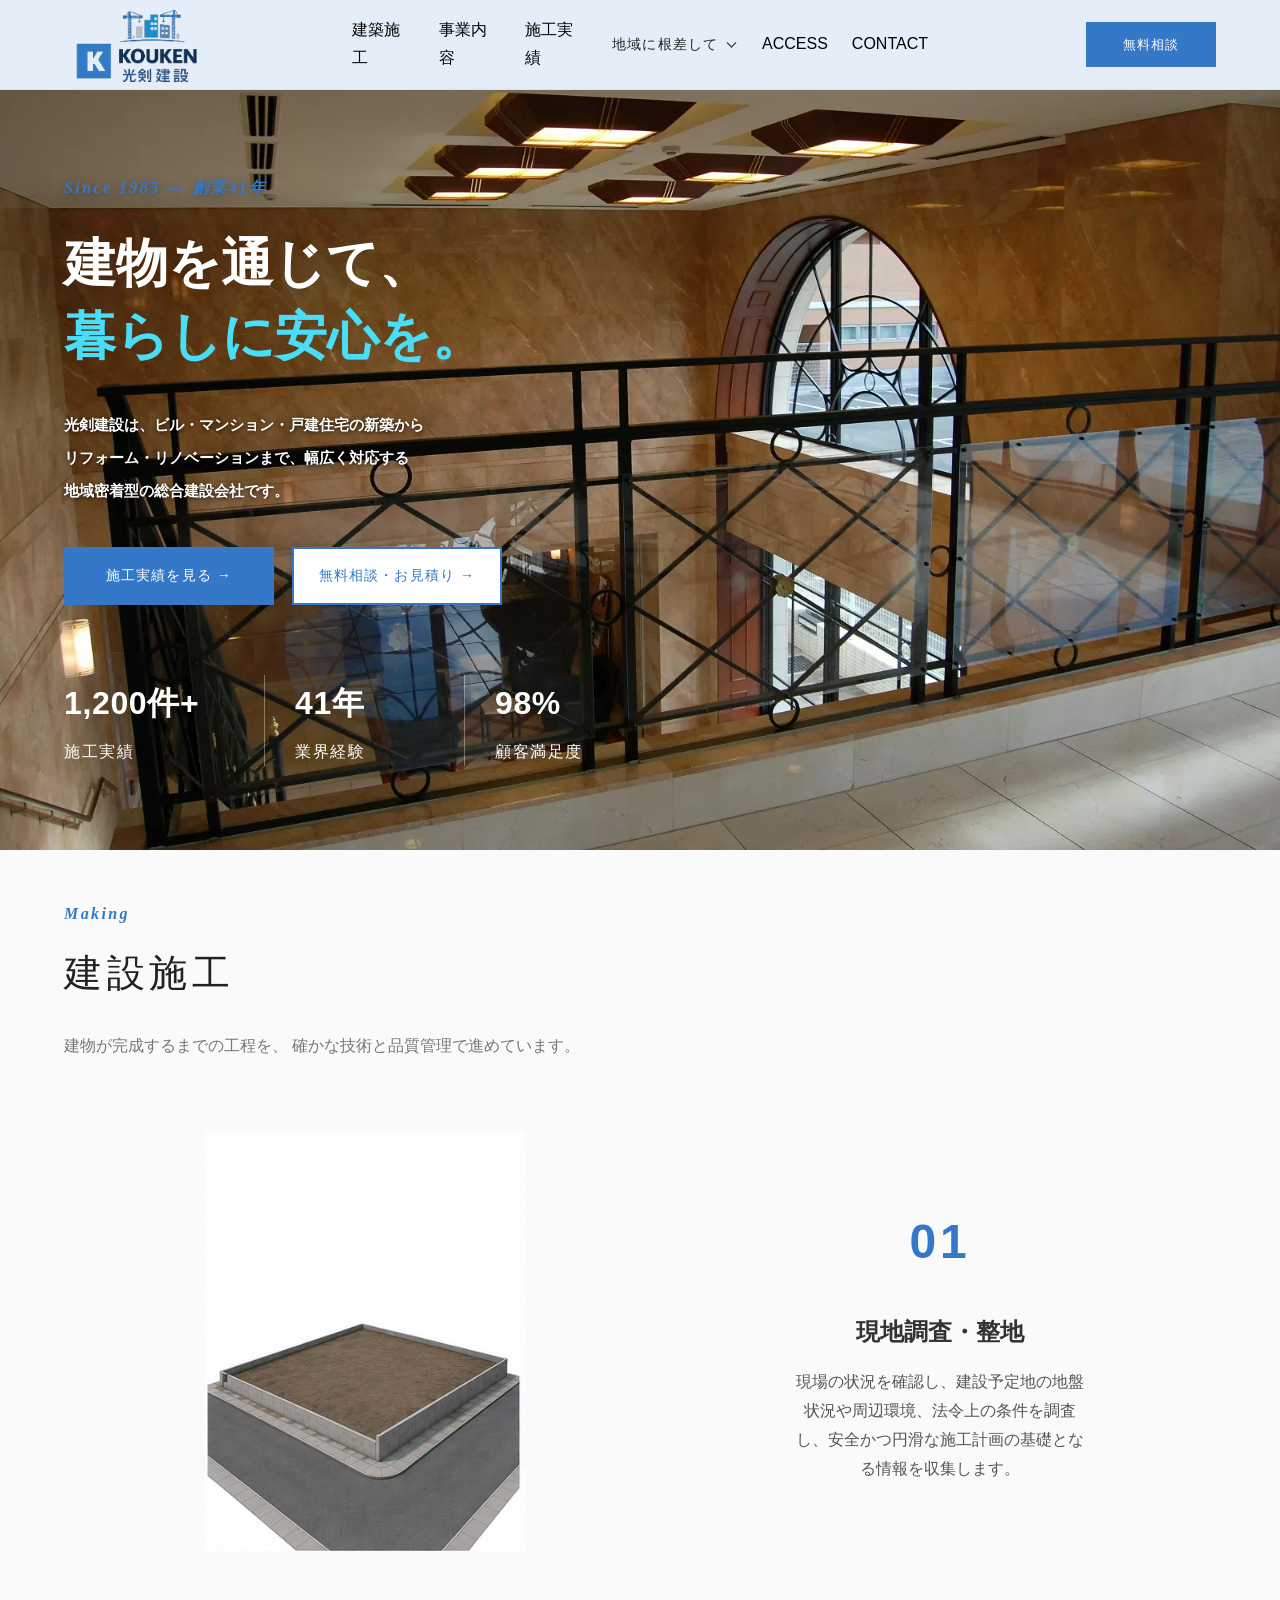
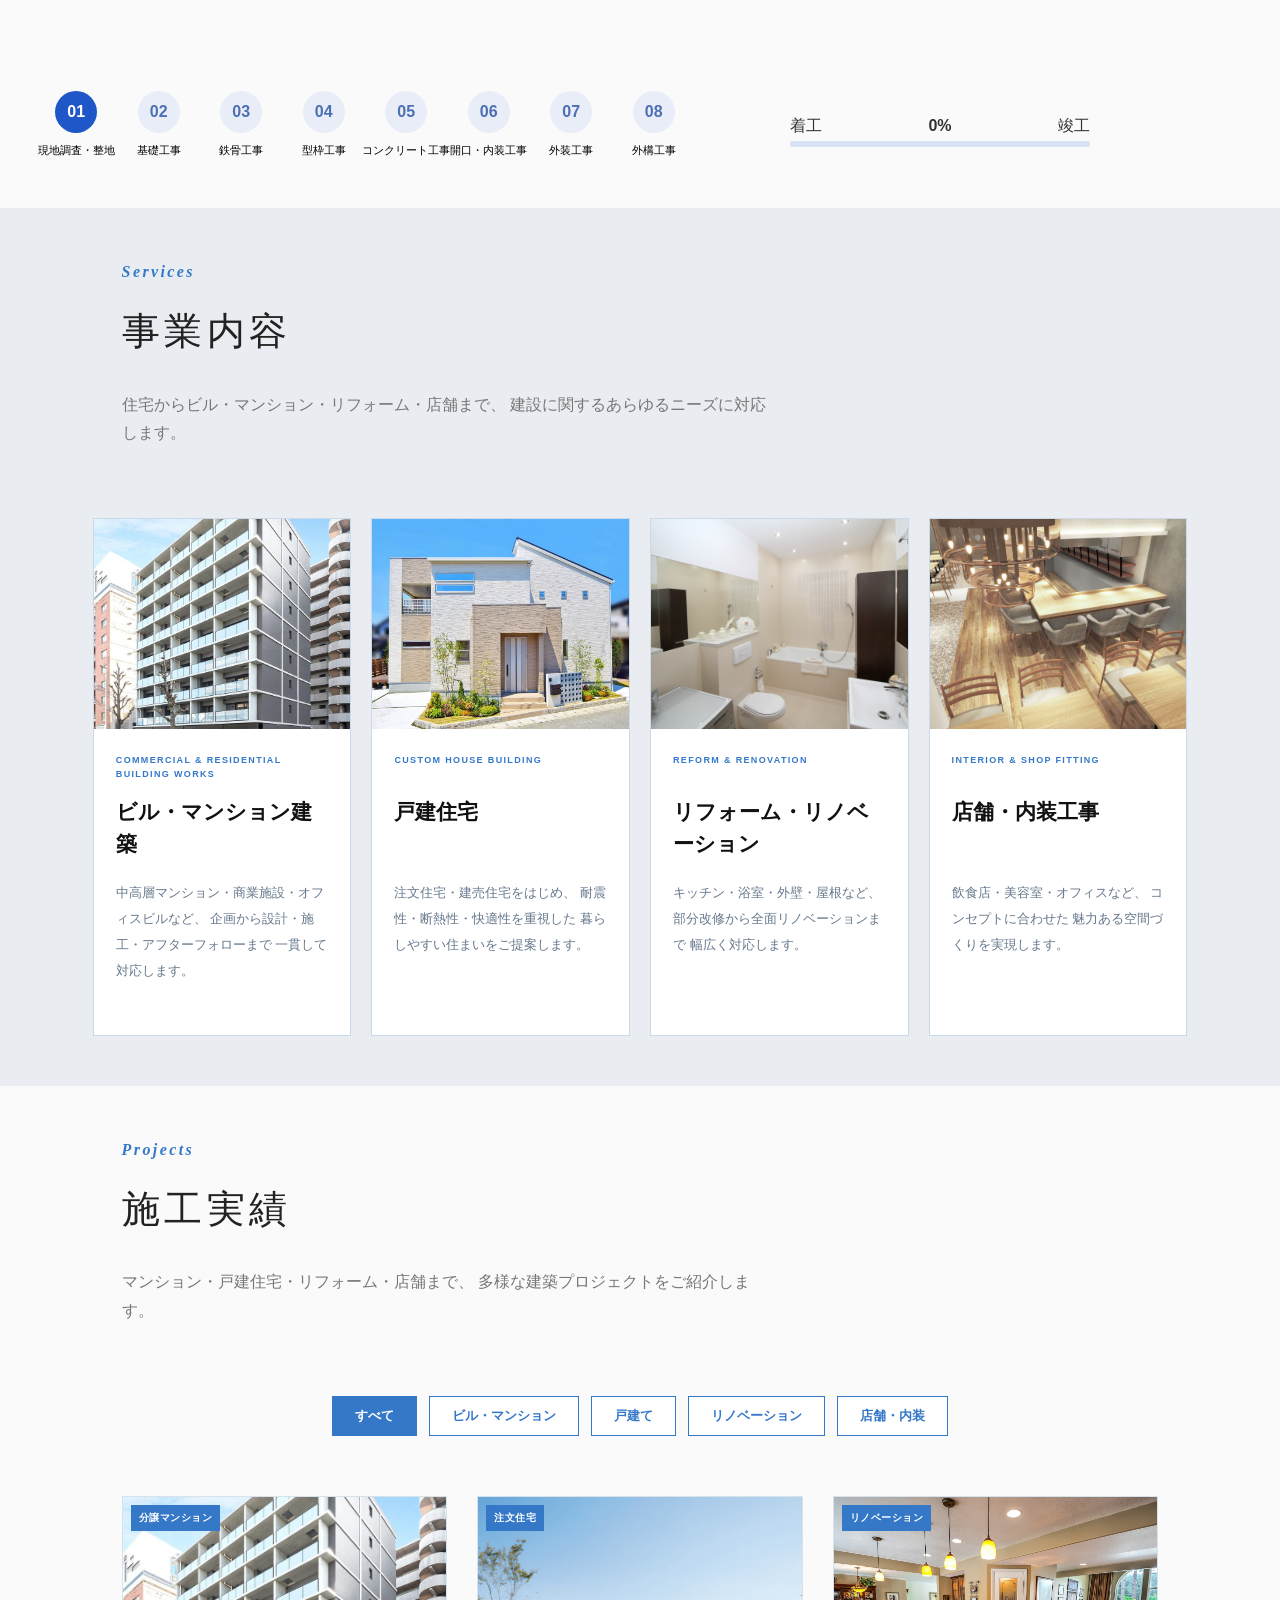
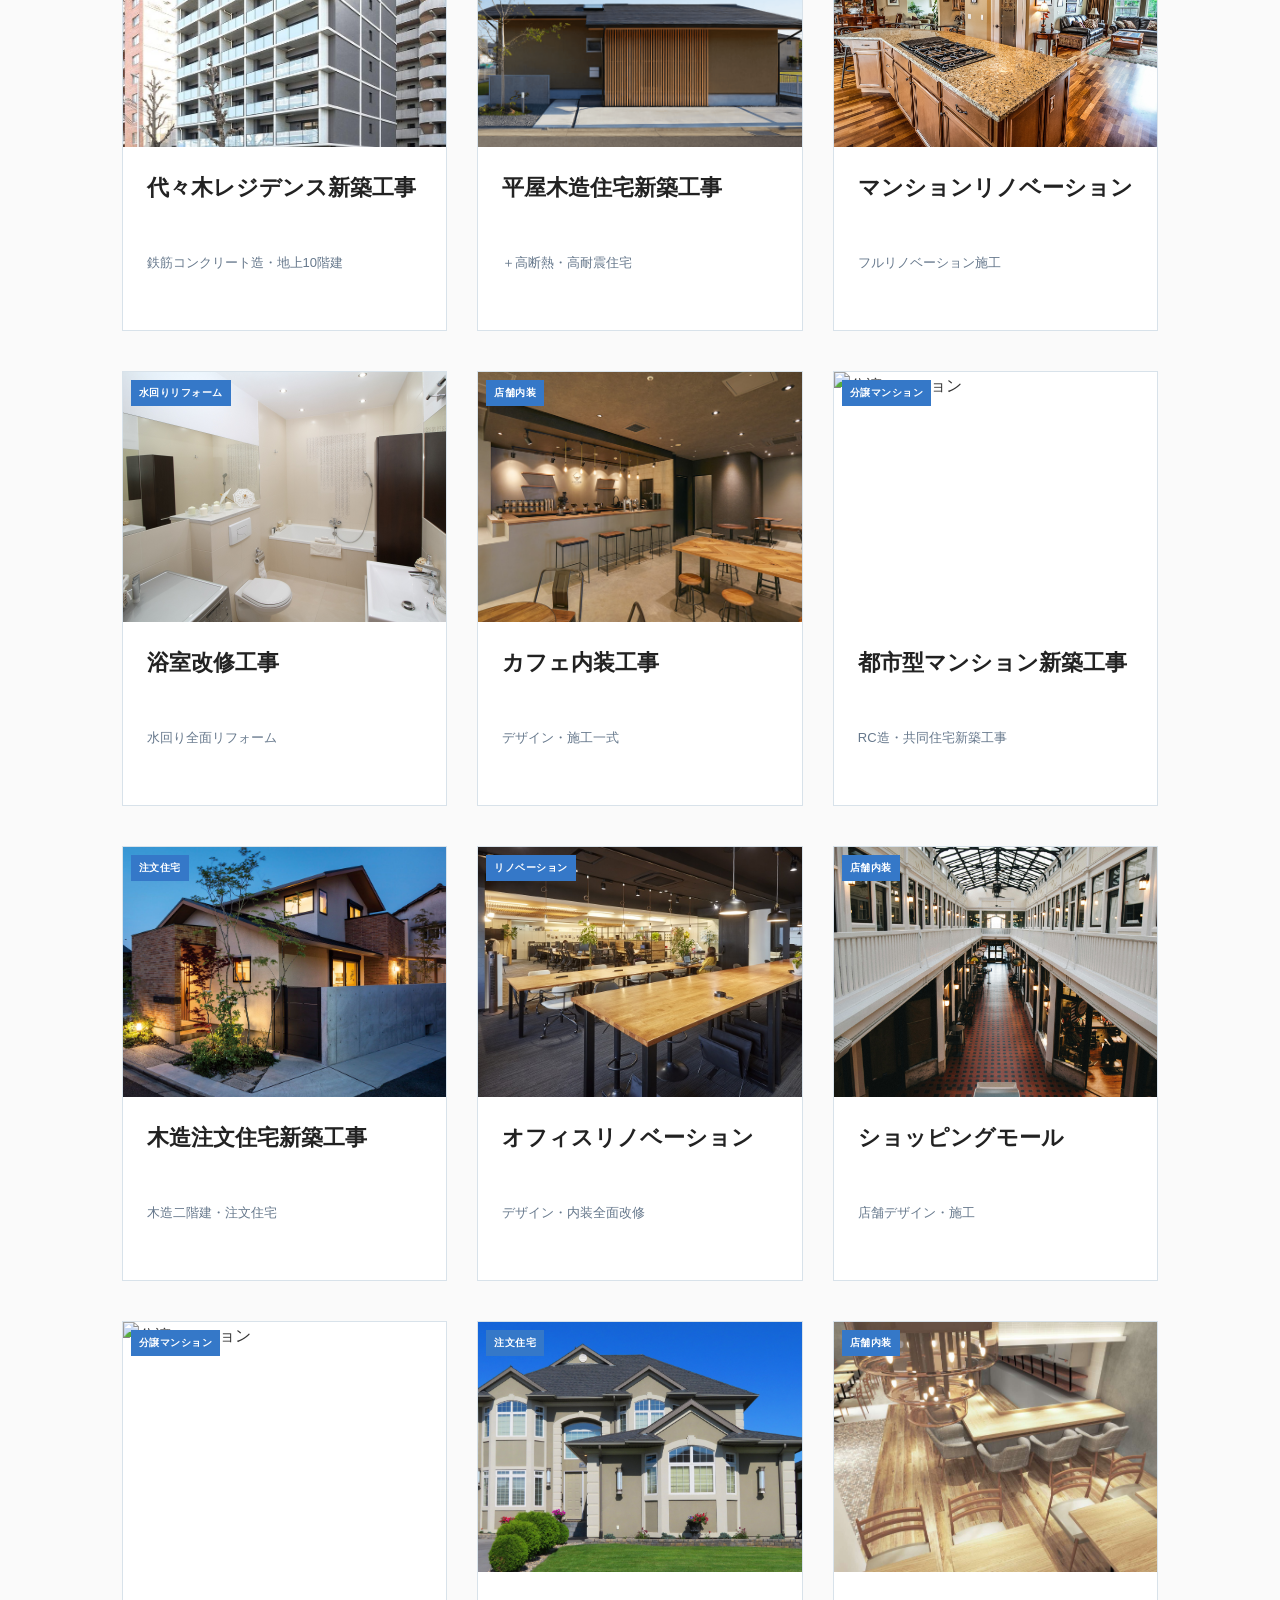
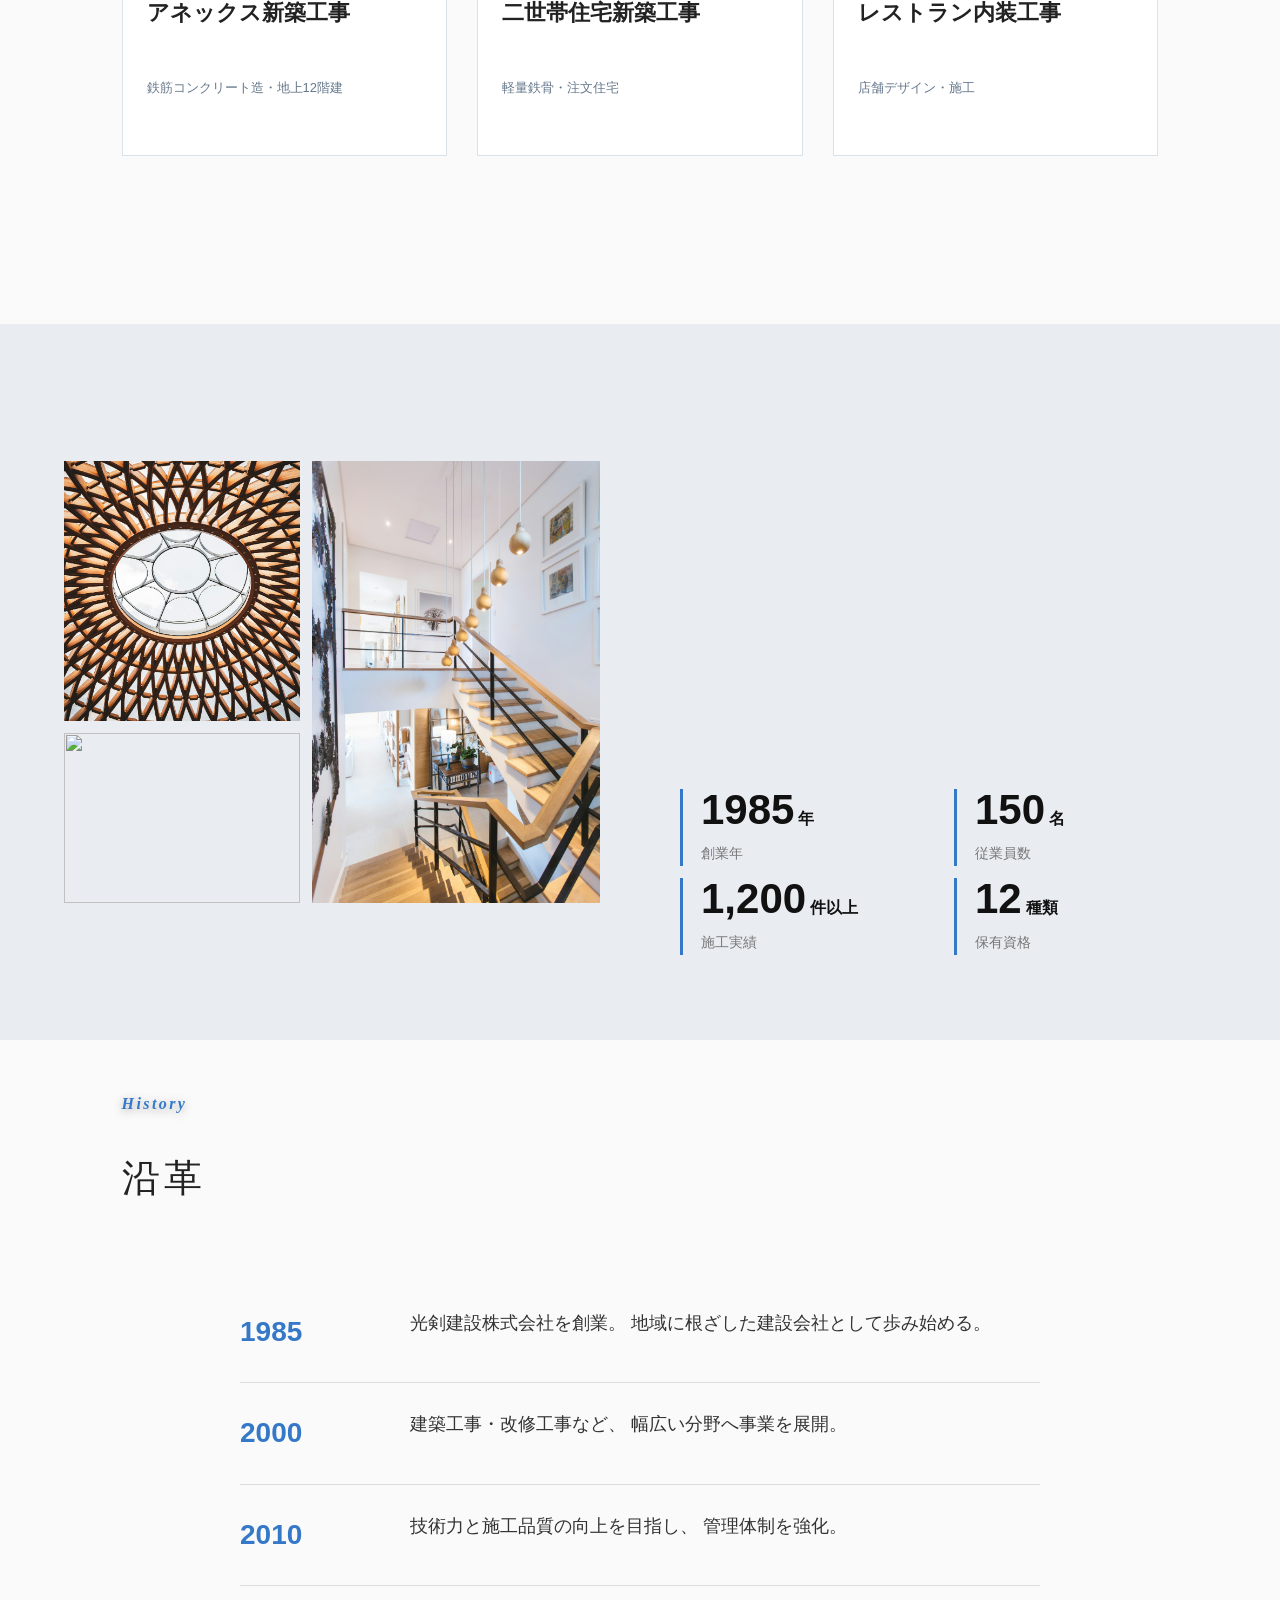
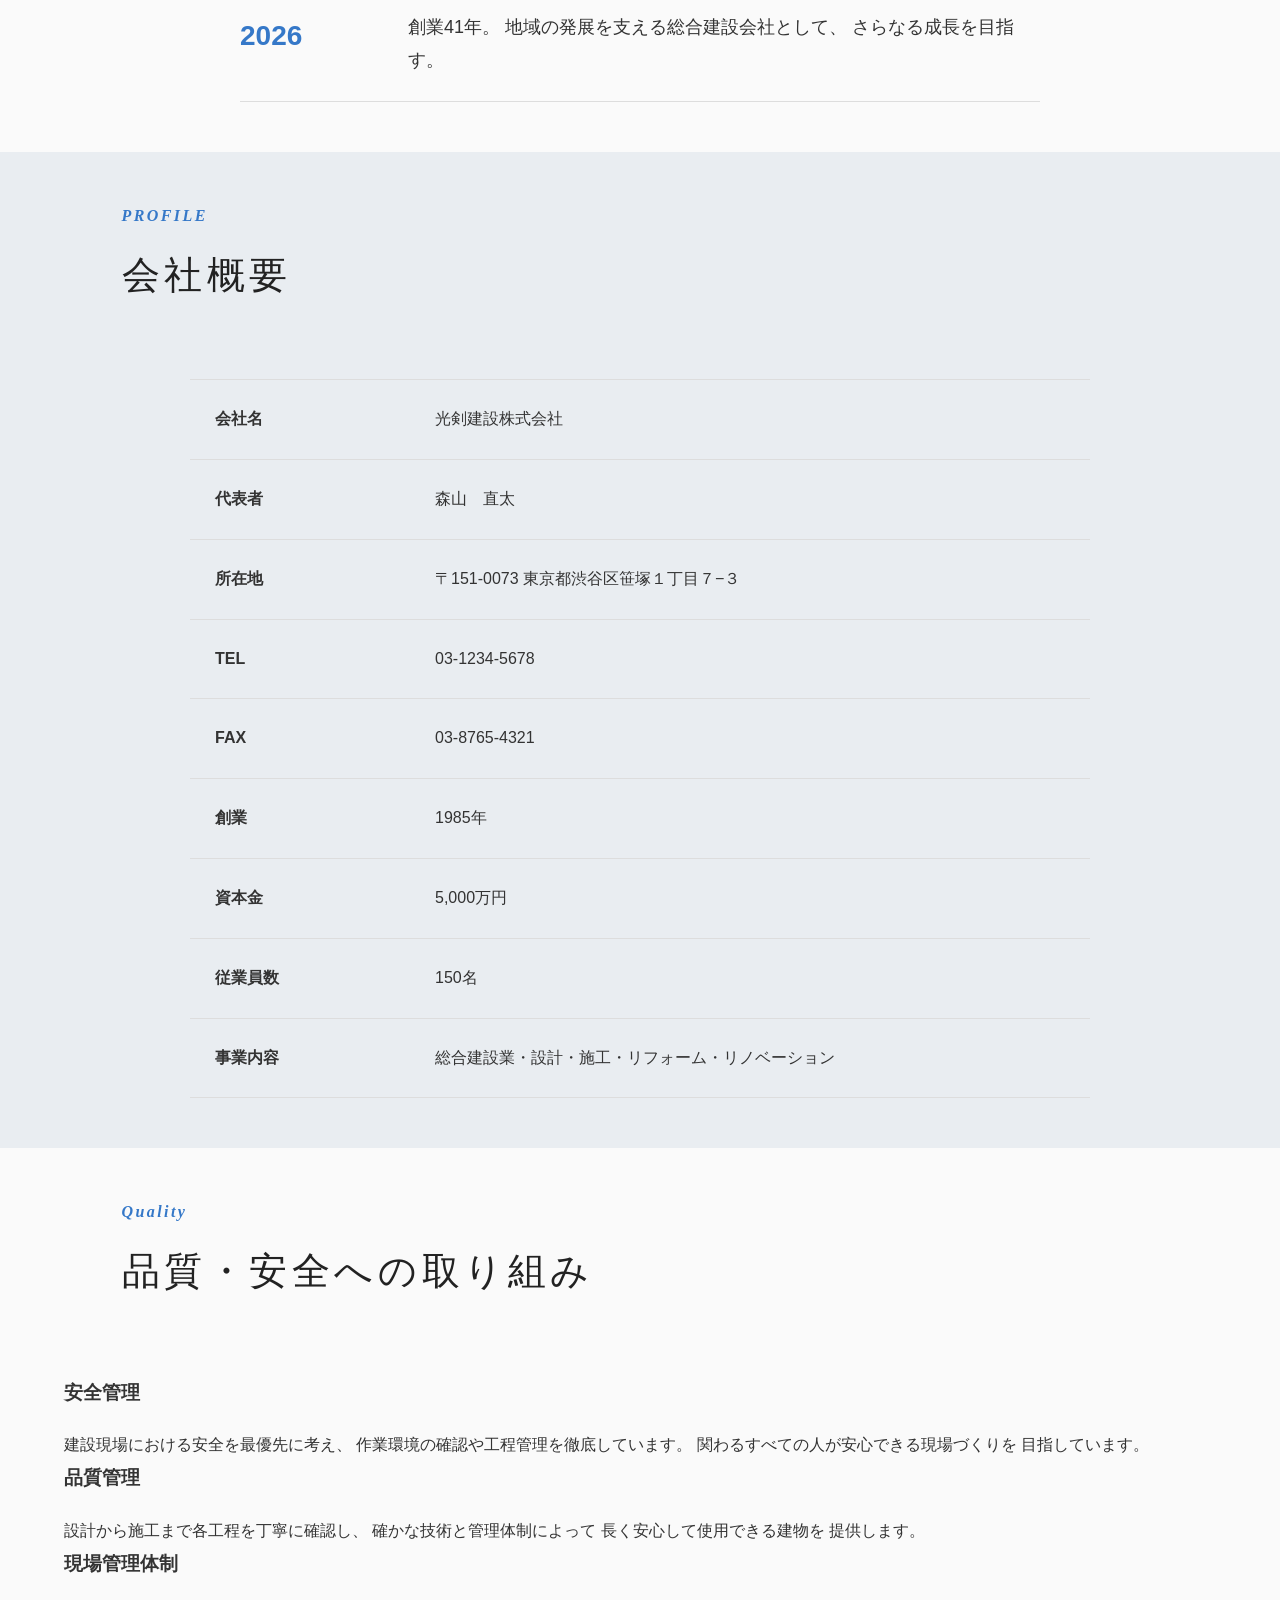
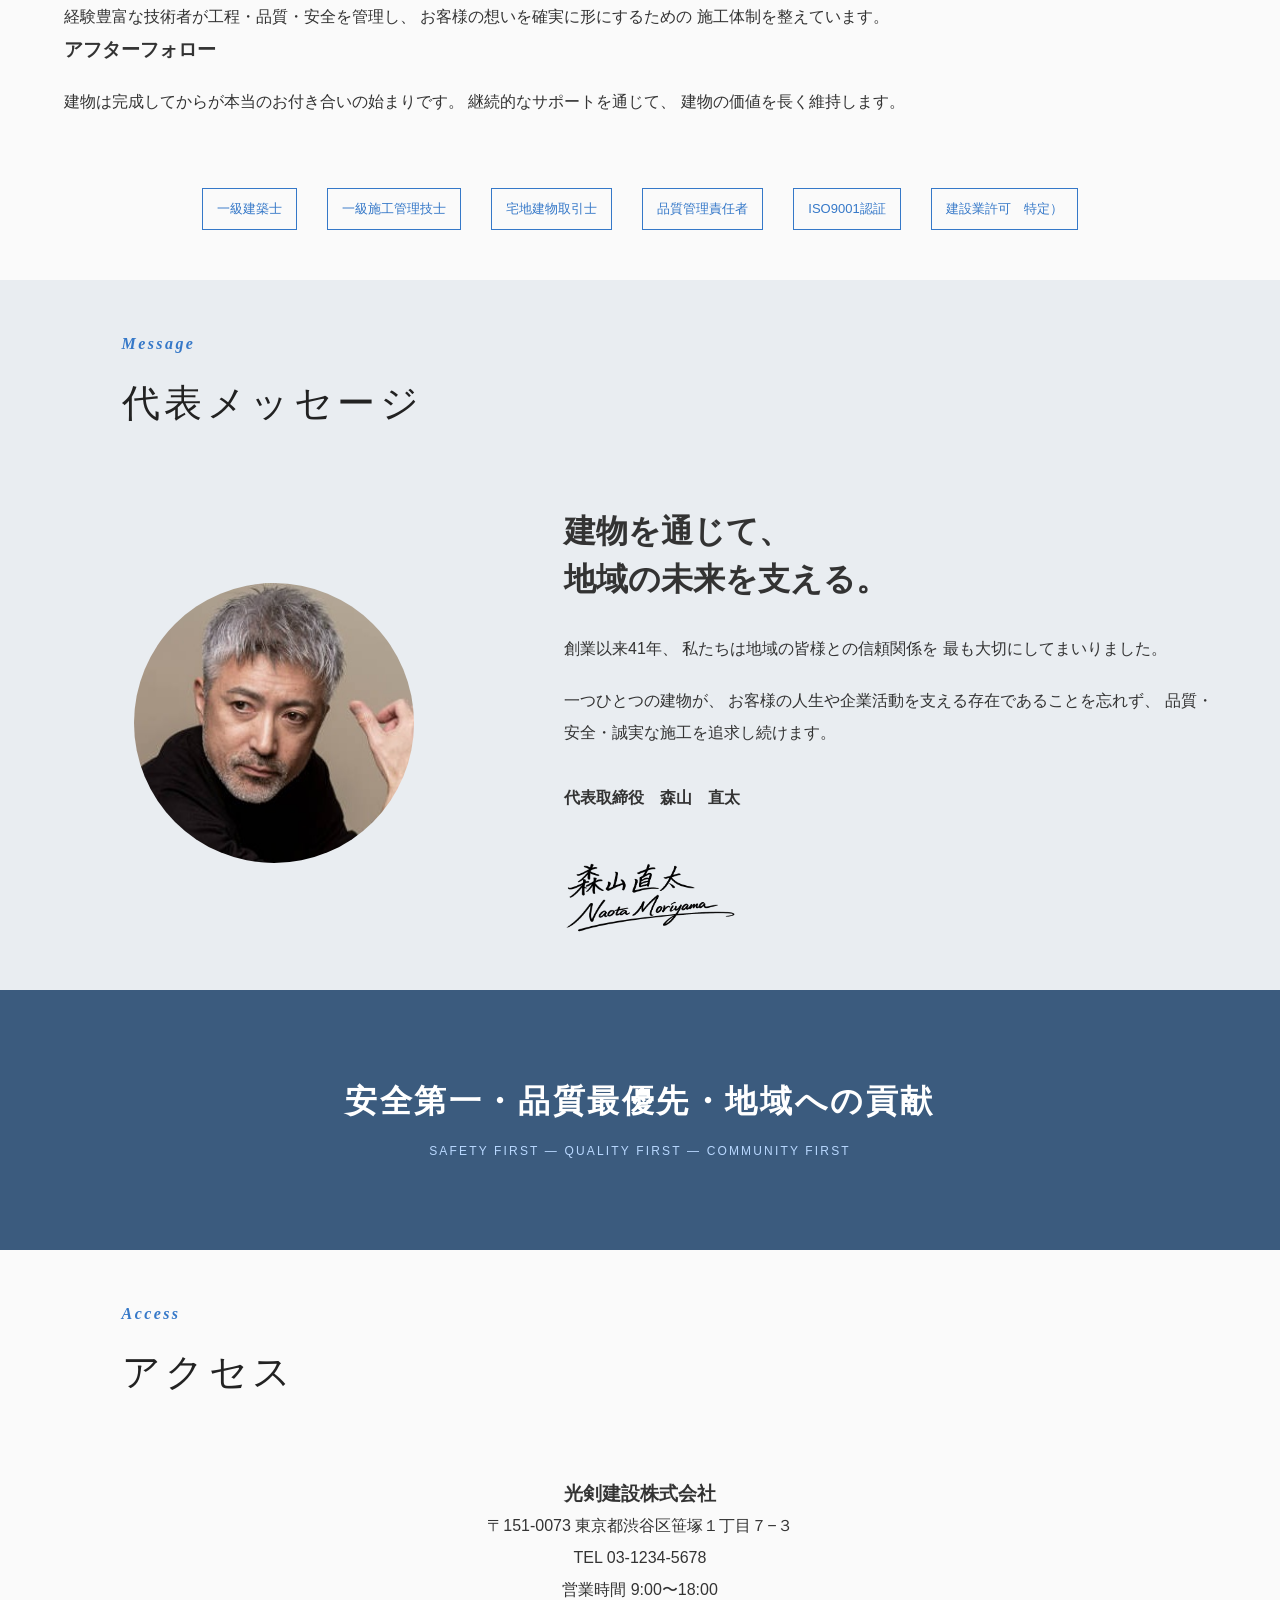
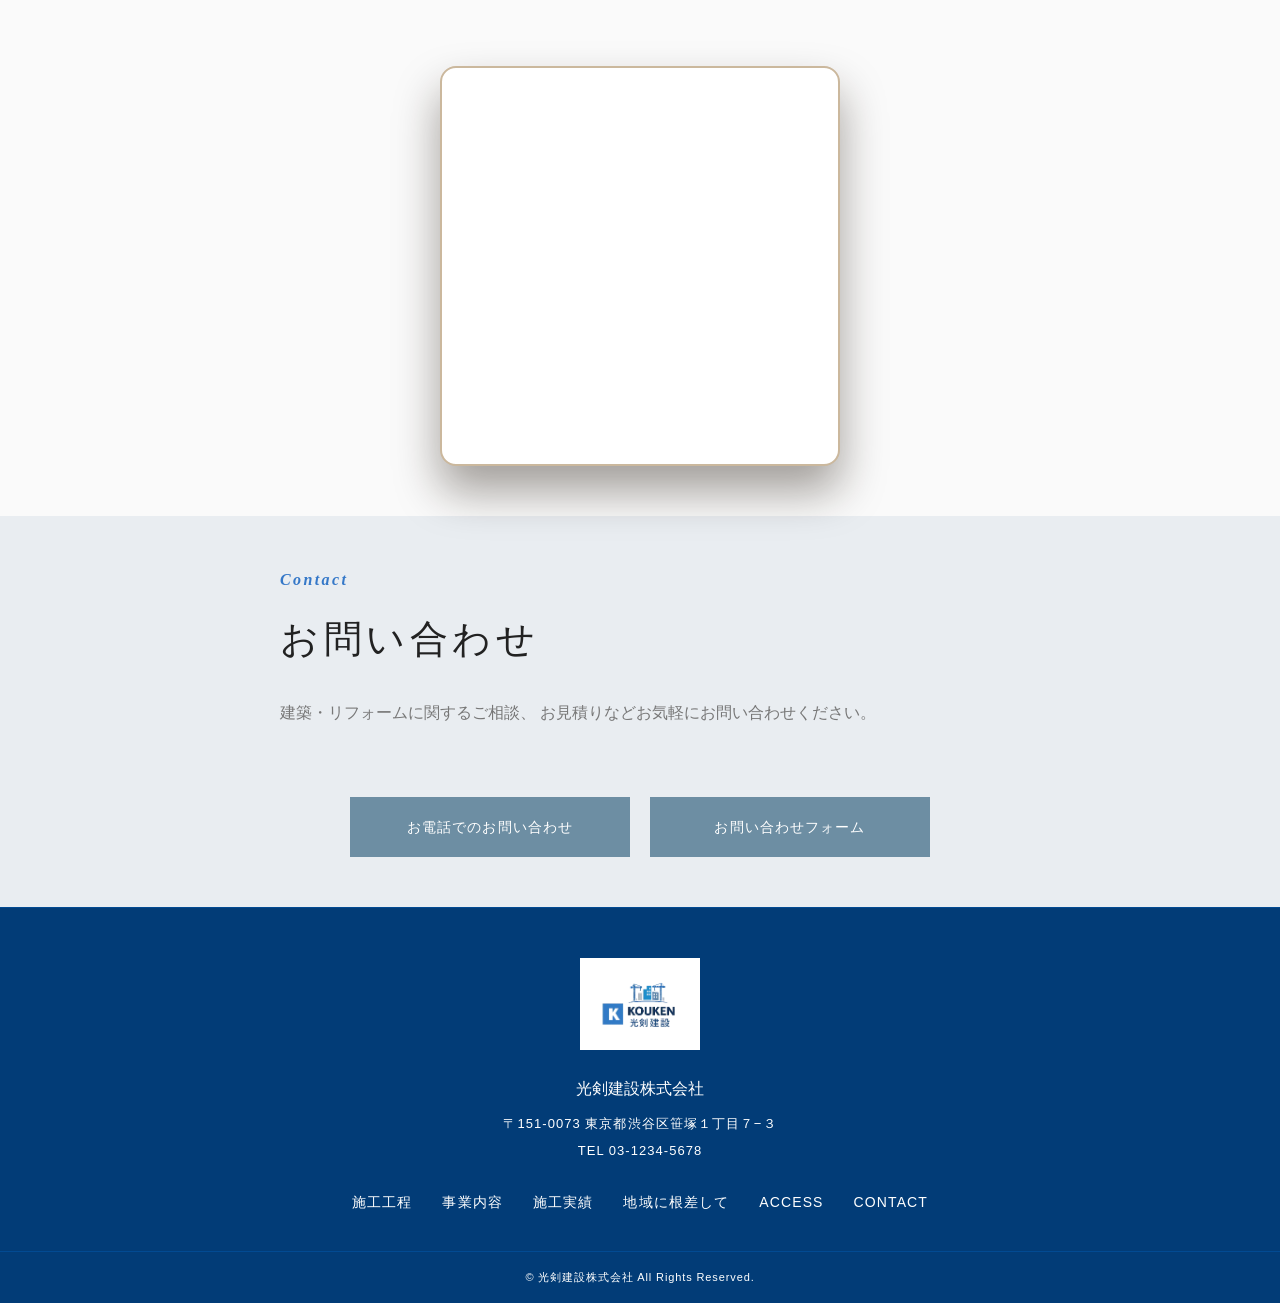
==== commit 66d21ef8: "Add files via upload" ====
--- a/index.html
+++ b/index.html
@@ -15,23 +15,13 @@
 
 
 
-<!-- favicon -->
-<link rel="icon" type="image/png" sizes="16x16"
-    href="/wdex03/kokenkensetsu/img/favicon/kouken_favicon_16x16.png?v=20260818">
-
-<link rel="icon" type="image/png" sizes="32x32"
-    href="/wdex03/kokenkensetsu/img/favicon/kouken_favicon_32x32.png?v=20260818">
-
-<link rel="shortcut icon"
-    href="/wdex03/kokenkensetsu/img/favicon/kouken_favicon.ico?v=20260818">
-
-<!-- iPhone / iPad -->
-<link rel="apple-touch-icon" sizes="180x180"
-    href="/wdex03/kokenkensetsu/img/favicon/kouken_apple-touch-icon.png?v=20260818">
-
+<!-- favicon / bookmark / mobile home screen -->
+<link rel="icon" type="image/png" sizes="16x16" href="favicon-16x16.png?v=20261019">
+<link rel="icon" type="image/png" sizes="32x32" href="favicon-32x32.png?v=20261019">
+<link rel="icon" type="image/x-icon" href="favicon.ico?v=20261019">
+<link rel="shortcut icon" href="favicon.ico?v=20261019">
+<link rel="apple-touch-icon" sizes="180x180" href="apple-touch-icon.png?v=20261019">
 <meta name="apple-mobile-web-app-title" content="光剣建設">
-
-<link rel="manifest" href="/wdex03/kokenkensetsu/site.webmanifest?v=20260818">
 
 </head>
 
@@ -241,7 +231,7 @@
                     </a>
 
 
-                    <a href="#contact"
+                    <a href="contact.html"
                         class="btn btn-border">
 
                         無料相談・お見積り →
@@ -693,7 +683,7 @@
 
             <div class="service-image">
 
-                <img src="img/renovation/renovation_7.jpg"
+                <img src="img/renovation/renovation_1.jpg"
                     alt="リフォーム・リノベーション">
             </div>
 
@@ -724,7 +714,7 @@
 
             <div class="service-image">
 
-                <img src="img/store/store_3.jpg"
+                <img src="img/store/store_1.jpeg"
                     alt="店舗・内装工事">
             </div>
 
